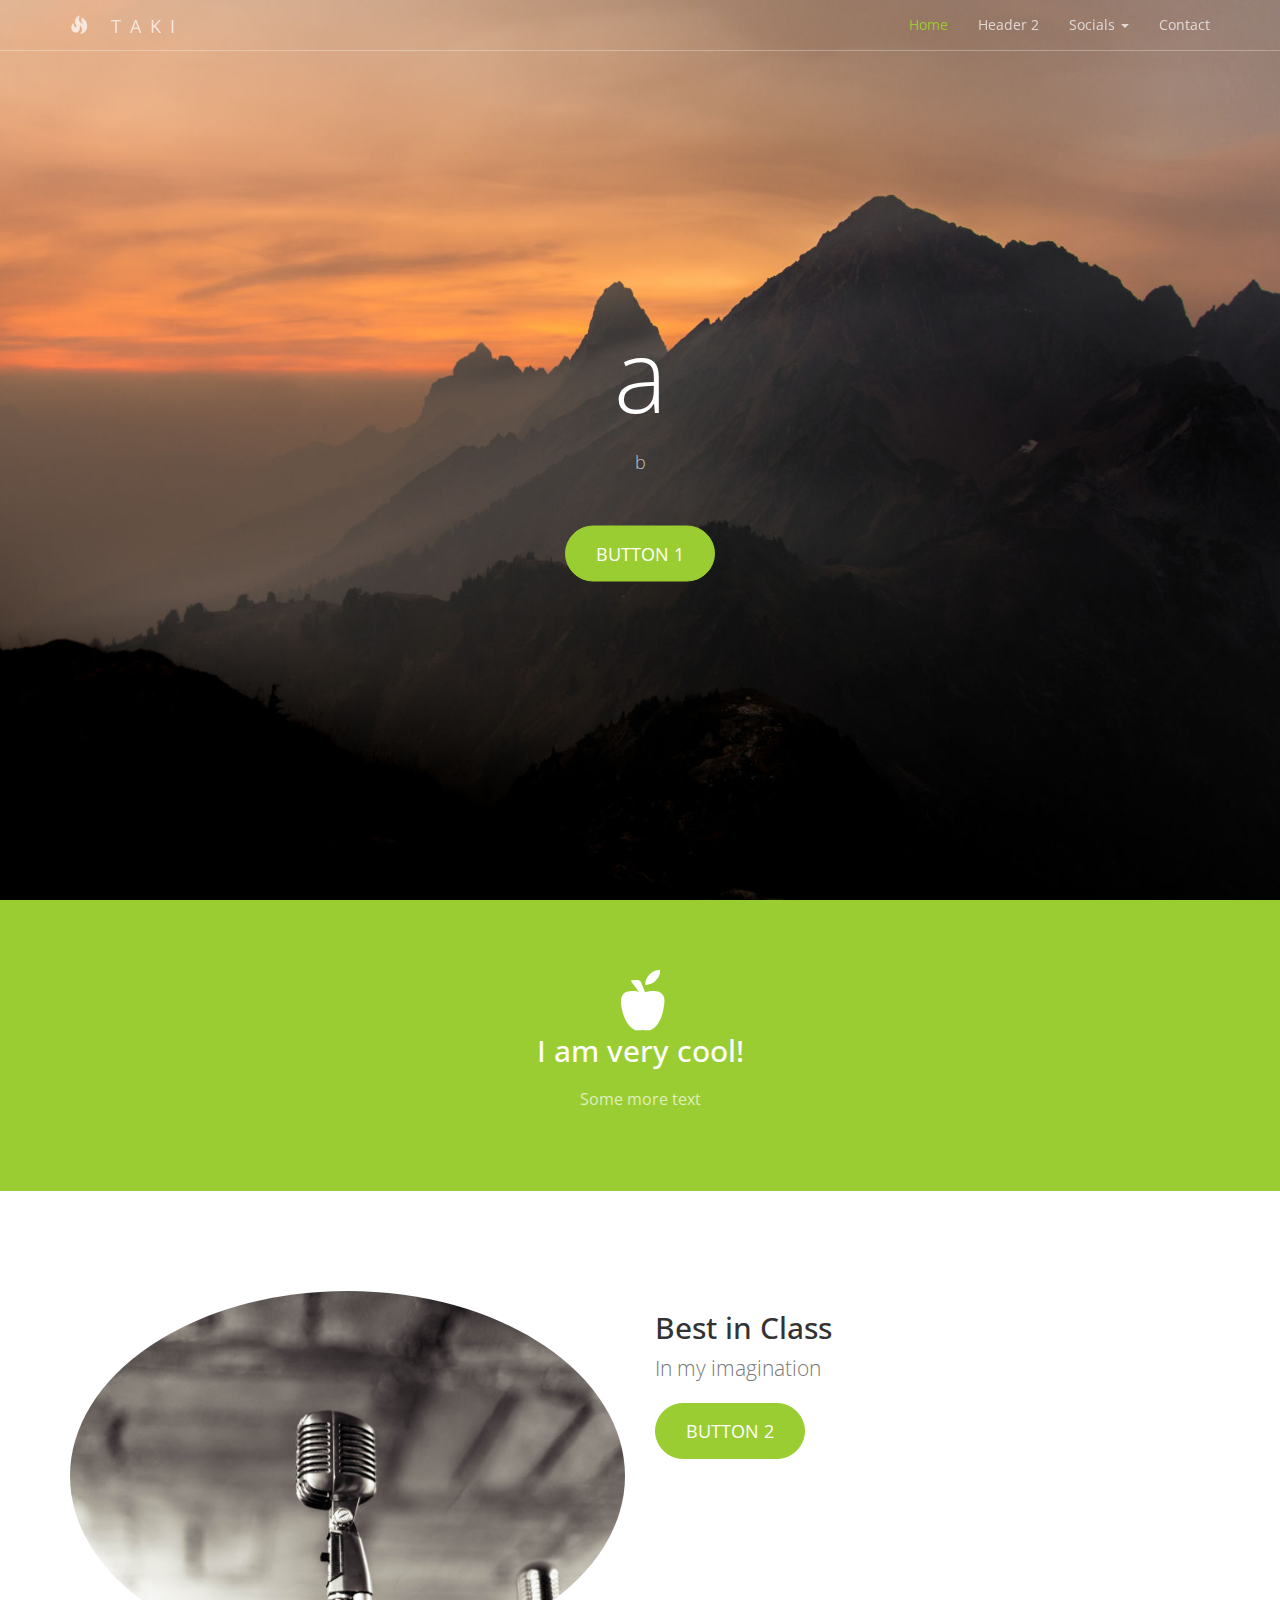
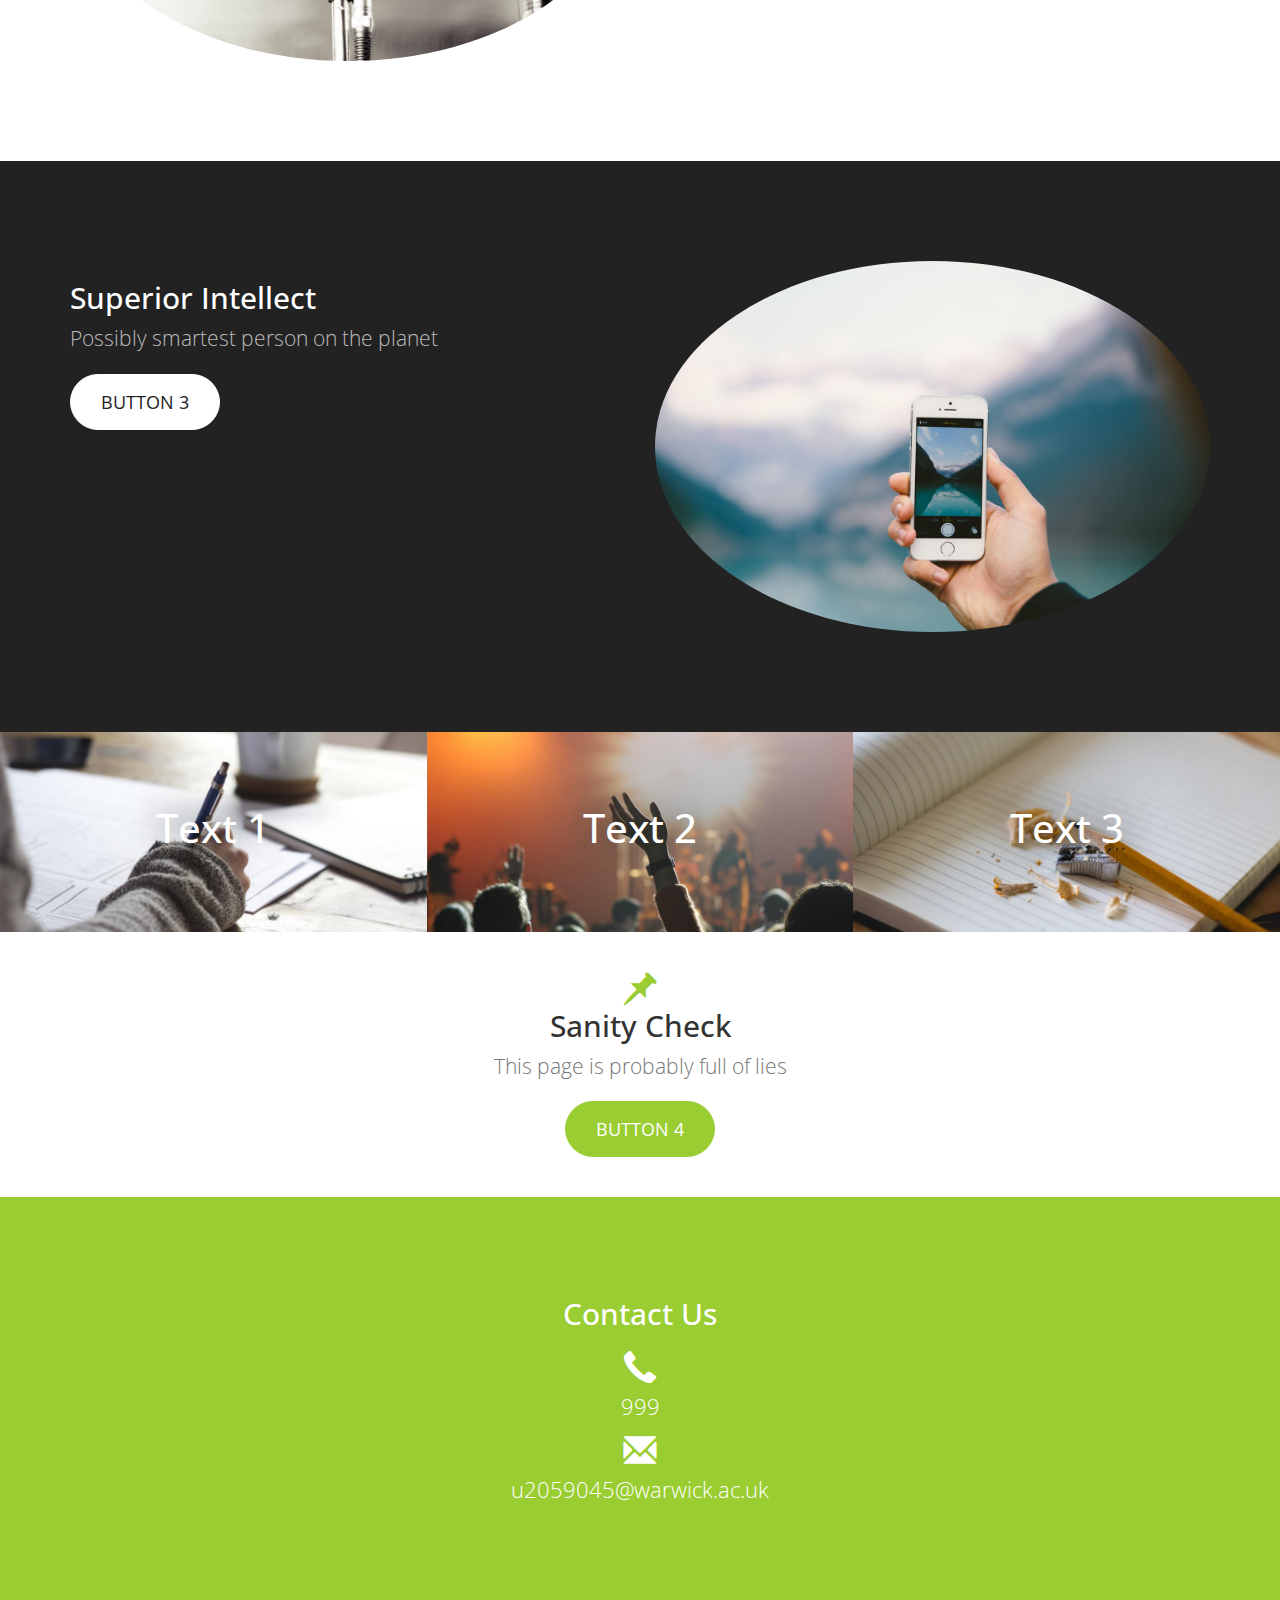
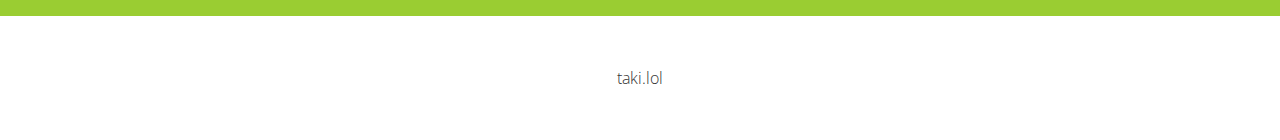
==== index.html @ 31512cf1 "Update index.html" ====
<!DOCTYPE html>
<!-- Template by Quackit.com -->
<!-- Images by various sources under the Creative Commons CC0 license and/or the Creative Commons Zero license.
Although you can use them, for a more unique website, replace these images with your own. -->
<html lang="en">

<head>

    <meta charset="utf-8">
    <meta http-equiv="X-UA-Compatible" content="IE=edge">
    <meta name="viewport" content="width=device-width, initial-scale=1">
    <!-- The above 3 meta tags *must* come first in the head; any other head content must come *after* these tags -->

    <title>Taki</title>
    <!--Header icon -->
    <link rel="icon" type="image/png" href="images/turtle.png">
    <!-- Bootstrap Core CSS -->
    <link href="css/bootstrap.min.css" rel="stylesheet">

    <!-- Custom CSS: You can use this stylesheet to override any Bootstrap styles and/or apply your own styles -->
    <link href="css/custom.css" rel="stylesheet">

    <!-- HTML5 Shim and Respond.js IE8 support of HTML5 elements and media queries -->
    <!-- WARNING: Respond.js doesn't work if you view the page via file:// -->
    <!--[if lt IE 9]>
        <script src="https://oss.maxcdn.com/libs/html5shiv/3.7.0/html5shiv.js"></script>
        <script src="https://oss.maxcdn.com/libs/respond.js/1.4.2/respond.min.js"></script>
    <![endif]-->

    <!-- Custom Fonts from Google -->
    <link href='http://fonts.googleapis.com/css?family=Open+Sans:300italic,400italic,600italic,700italic,800italic,400,300,600,700,800' rel='stylesheet' type='text/css'>

</head>

<body>

    <!-- Navigation -->
    <nav id="siteNav" class="navbar navbar-default navbar-fixed-top" role="navigation">
        <div class="container">
            <!-- Logo and responsive toggle -->
            <div class="navbar-header">
                <button type="button" class="navbar-toggle" data-toggle="collapse" data-target="#navbar">
                    <span class="sr-only">Toggle navigation</span>
                    <span class="icon-bar"></span>
                    <span class="icon-bar"></span>
                    <span class="icon-bar"></span>
                </button>
                <a class="navbar-brand" href="#">
                	<span class="glyphicon glyphicon-fire"></span>
                	TAKI
                </a>
            </div>
            <!-- Navbar links -->
            <div class="collapse navbar-collapse" id="navbar">
                <ul class="nav navbar-nav navbar-right">
                    <li class="active">
                        <a href="#">Home</a>
                    </li>
                    <li>
                        <a href="#">Header 2</a>
                    </li>
					<li class="dropdown">
						<a href="#" class="dropdown-toggle" data-toggle="dropdown" role="button" aria-haspopup="true" aria-expanded="false">Socials <span class="caret"></span></a>
						<ul class="dropdown-menu" aria-labelledby="about-us">
							<li><a href="https://www.instagram.com/" target="_blank">instagram</a></li>
							<li><a href="https://twitter.com/" target="_blank">twitter</a></li>
							<li><a href="https://www.facebook.com/" target="_blank">facebook</a></li>
						</ul>
					</li>
                    <li>
                        <a href="#">Contact</a>
                    </li>
                </ul>

            </div><!-- /.navbar-collapse -->
        </div><!-- /.container -->
    </nav>

	<!-- Header -->
    <header>
        <div class="header-content">
            <div class="header-content-inner">
                <h1>a</h1>
                <p>b</p>
                <a href="#" class="btn btn-primary btn-lg">Button 1</a>
            </div>
        </div>
    </header>

	<!-- Intro Section -->
    <section class="intro">
        <div class="container">
            <div class="row">
                <div class="col-lg-8 col-lg-offset-2">
                	<span class="glyphicon glyphicon-apple" style="font-size: 60px"></span>
                    <h2 class="section-heading">I am very cool!</h2>
                    <p class="text-light">Some more text</p>
                </div>
            </div>
        </div>
    </section>

	<!-- Content 1 -->
    <section class="content">
        <div class="container">
            <div class="row">
                <div class="col-sm-6">
                    <img class="img-responsive img-circle center-block" src="images/microphone.jpg" alt="">
                </div>
                <div class="col-sm-6">
                	<h2 class="section-header">Best in Class</h2>
                	<p class="lead text-muted">In my imagination</p>
                	<a href="#" class="btn btn-primary btn-lg">Button 2</a>
                </div>

            </div>
        </div>
    </section>

	<!-- Content 2 -->
     <section class="content content-2">
        <div class="container">
            <div class="row">
                <div class="col-sm-6">
                	<h2 class="section-header">Superior Intellect</h2>
                	<p class="lead text-light">Possibly smartest person on the planet</p>
                	<a href="#" class="btn btn-default btn-lg">Button 3</a>
                </div>
                <div class="col-sm-6">
                    <img class="img-responsive img-circle center-block" src="images/iphone.jpg" alt="">
                </div>

            </div>
        </div>
    </section>

    <!-- Promos -->
	<div class="container-fluid">
        <div class="row promo">
        	<a href="#">
				<div class="col-md-4 promo-item item-1">
					<h3>
						Text 1
					</h3>
				</div>
            </a>
            <a href="#">
				<div class="col-md-4 promo-item item-2">
					<h3>
						Text 2
					</h3>
				</div>
            </a>

			<a href="#">
				<div class="col-md-4 promo-item item-3">
					<h3>
						Text 3
					</h3>
				</div>
            </a>
        </div>
    </div><!-- /.container-fluid -->

	<!-- Content 3 -->
     <section class="content content-3">
        <div class="container">
			<h2 class="section-header"><span class="glyphicon glyphicon-pushpin text-primary"></span><br> Sanity Check</h2>
			<p class="lead text-muted">This page is probably full of lies</p>
                    <a href="#" class="btn btn-primary btn-lg">Button 4</a>
            </div>
        </div>
    </section>

	<!-- Footer -->
    <footer class="page-footer">

    	<!-- Contact Us -->
        <div class="contact">
        	<div class="container">
				<h2 class="section-heading">Contact Us</h2>
				<p><span class="glyphicon glyphicon-earphone"></span><br> 999</p>
				<p><span class="glyphicon glyphicon-envelope"></span><br> u2059045@warwick.ac.uk</p>
        	</div>
        </div>

        <!-- Copyright etc -->
        <div class="small-print">
        	<div class="container">
        		<p>taki.lol</p>
        	</div>
        </div>

    </footer>

    <!-- jQuery -->
    <script src="js/jquery-1.11.3.min.js"></script>

    <!-- Bootstrap Core JavaScript -->
    <script src="js/bootstrap.min.js"></script>

    <!-- Plugin JavaScript -->
    <script src="js/jquery.easing.min.js"></script>

    <!-- Custom Javascript -->
    <script src="js/custom.js"></script>

</body>

</html>
---- css/custom.css ----
html,
body {
    width: 100%;
    height: 100%;
    font-family: 'Open Sans','Helvetica Neue',Arial,sans-serif;
}

a {
    color: yellowgreen;
    -webkit-transition: all .35s;
    -moz-transition: all .35s;
    transition: all .35s;
}

a:hover,
a:focus {
    color: forestgreen;
}

p {
    font-size: 16px;
    line-height: 1.5;
}

header {
    position: relative;
    width: 100%;
    min-height: auto;
    text-align: center;
    color: #fff;
    background-image: url('../images/header.jpg');
    background-position: center;
    -webkit-background-size: cover;
    -moz-background-size: cover;
    background-size: cover;
    -o-background-size: cover;
}

header .header-content {
    position: relative;
    width: 100%;
    padding: 100px 15px 70px;
    text-align: center;
}

header .header-content .header-content-inner h1 {
    margin-top: 0;
    margin-bottom: 20px;
    font-size: 50px;
    font-weight: 300;
}

header .header-content .header-content-inner p {
    margin-bottom: 50px;
    font-size: 16px;
    font-weight: 300;
    color: rgba(255,255,255,.7);
}

@media(min-width:768px) {
    header {
        min-height: 100%;
    }

    header .header-content {
        position: absolute;
        top: 50%;
        padding: 0 50px;
        -webkit-transform: translateY(-50%);
        -ms-transform: translateY(-50%);
        transform: translateY(-50%);
    }

    header .header-content .header-content-inner {
        margin-right: auto;
        margin-left: auto;
        max-width: 1000px;
    }

	header .header-content .header-content-inner h1 {
    	font-size: 100px;
		}

    header .header-content .header-content-inner p {
        margin-right: auto;
        margin-left: auto;
        max-width: 80%;
        font-size: 18px;
    }
}

.section-heading {
    margin-top: 0;
    margin-bottom: 20px;
}

.intro {
	color: #fff;
    background-color: yellowgreen;
    padding: 70px 0;
    text-align: center;
}

.content {
    padding: 100px 0;
}

.content-2 {
	color: #fff;
    background-color: #222;
}

.content-3 {
	padding: 20px 0 40px;
	text-align: center;
}

.promo,
.promo h3,
.promo a:link,
.promo a:visited,
.promo a:hover,
.promo a:active {
    color: white;
	text-shadow: 0px 0px 40px black;
    text-decoration: none;
}

.promo-item {
    height: 200px;
    line-height: 180px;
    text-align: center;
}

.promo-item:hover {
    background-size: 110%; 
    border: 10px solid rgba(255,255,255,0.3);
    line-height: 160px;
}

.promo-item h3 {
    font-size: 40px;
    display: inline-block;
    vertical-align: middle;
}

.item-1 {
	background: url('../images/writing.jpg');
	}
	
.item-2 {
	background: url('../images/concert.jpg');
	}
	
.item-3 {
	background: url('../images/pencil_sharpener.jpg');
	}
		
.item-1,
.item-2,
.item-3 {
	background-size: cover;
	background-position: 50% 50%;
	}

.page-footer {
	text-align: center;
	}

.page-footer .contact {
	padding: 100px 0;
	background-color: yellowgreen;
	color: #fff;
	}

.page-footer .contact p {
	font-size: 22px;
	font-weight: 300;
	}
	
.content-3 .glyphicon,	
.page-footer .contact .glyphicon {
	font-size: 32px;
	font-weight: 700;
	}
		
.page-footer .small-print {
	padding: 50px 0 40px;
	font-weight: 300;
	}

.text-light {
    color: rgba(255,255,255,.7);
}

.navbar-default {
    border-color: rgba(34,34,34,.05);
    background-color: #fff;
    -webkit-transition: all .35s;
    -moz-transition: all .35s;
    transition: all .35s;
}

.navbar-default .navbar-header .navbar-brand {
    color: yellowgreen;
}

.navbar-default .navbar-header .navbar-brand:hover,
.navbar-default .navbar-header .navbar-brand:focus {
    color: #eb3812;
}

.navbar-default .nav > li>a,
.navbar-default .nav>li>a:focus {
    color: #222;
}

.navbar-default .nav > li>a:hover,
.navbar-default .nav>li>a:focus:hover {
    color: yellowgreen;
}

.navbar-default .nav > li.active>a,
.navbar-default .nav>li.active>a:focus {
    color: yellowgreen!important;
    background-color: transparent;
}

.navbar-default .nav > li.active>a:hover,
.navbar-default .nav>li.active>a:focus:hover {
    background-color: transparent;
}

@media(min-width:768px) {
    .navbar-default {
        border-color: rgba(255,255,255,.3);
        background-color: transparent;
    }

    .navbar-default .navbar-header .navbar-brand {
        color: rgba(255,255,255,.7);
        letter-spacing: 0.5em;
    }

    .navbar-default .navbar-header .navbar-brand:hover,
    .navbar-default .navbar-header .navbar-brand:focus {
        color: #fff;
    }

    .navbar-default .nav > li>a,
    .navbar-default .nav>li>a:focus {
        color: rgba(255,255,255,.7);
    }

    .navbar-default .nav > li>a:hover,
    .navbar-default .nav>li>a:focus:hover {
        color: #fff;
    }

    .navbar-default.affix {
        border-color: #fff;
        background-color: #fff;
        box-shadow: 0px 7px 20px 0px rgba(0,0,0,0.1);
    }

    .navbar-default.affix .navbar-header .navbar-brand {
        letter-spacing: 0;
        color: yellowgreen;
    }

    .navbar-default.affix .navbar-header .navbar-brand:hover,
    .navbar-default.affix .navbar-header .navbar-brand:focus {
        color: #eb3812;
    }

    .navbar-default.affix .nav > li>a,
    .navbar-default.affix .nav>li>a:focus {
        color: #222;
    }

    .navbar-default.affix .nav > li>a:hover,
    .navbar-default.affix .nav>li>a:focus:hover {
        color: yellowgreen;
    }
}

.btn-default {
    border-color: #fff;
    color: #222;
    background-color: #fff;
    -webkit-transition: all .35s;
    -moz-transition: all .35s;
    transition: all .35s;
}

.btn-default:hover,
.btn-default:focus,
.btn-default.focus,
.btn-default:active,
.btn-default.active,
.open > .dropdown-toggle.btn-default {
    border-color: #eee;
    color: #222;
    background-color: #eee;
}

.btn-default:active,
.btn-default.active,
.open > .dropdown-toggle.btn-default {
    background-image: none;
}

.btn-default.disabled,
.btn-default[disabled],
fieldset[disabled] .btn-default,
.btn-default.disabled:hover,
.btn-default[disabled]:hover,
fieldset[disabled] .btn-default:hover,
.btn-default.disabled:focus,
.btn-default[disabled]:focus,
fieldset[disabled] .btn-default:focus,
.btn-default.disabled.focus,
.btn-default[disabled].focus,
fieldset[disabled] .btn-default.focus,
.btn-default.disabled:active,
.btn-default[disabled]:active,
fieldset[disabled] .btn-default:active,
.btn-default.disabled.active,
.btn-default[disabled].active,
fieldset[disabled] .btn-default.active {
    border-color: #fff;
    background-color: #fff;
}

.btn-default .badge {
    color: #fff;
    background-color: #222;
}

.btn-primary {
    border-color: yellowgreen;
    color: #fff;
    background-color: yellowgreen;
    -webkit-transition: all .35s;
    -moz-transition: all .35s;
    transition: all .35s;
}

.btn-primary:hover,
.btn-primary:focus,
.btn-primary.focus,
.btn-primary:active,
.btn-primary.active,
.open > .dropdown-toggle.btn-primary {
    border-color: limegreen;
    color: #fff;
    background-color: limegreen;
}

.btn-primary:active,
.btn-primary.active,
.open > .dropdown-toggle.btn-primary {
    background-image: none;
}

.btn-primary.disabled,
.btn-primary[disabled],
fieldset[disabled] .btn-primary,
.btn-primary.disabled:hover,
.btn-primary[disabled]:hover,
fieldset[disabled] .btn-primary:hover,
.btn-primary.disabled:focus,
.btn-primary[disabled]:focus,
fieldset[disabled] .btn-primary:focus,
.btn-primary.disabled.focus,
.btn-primary[disabled].focus,
fieldset[disabled] .btn-primary.focus,
.btn-primary.disabled:active,
.btn-primary[disabled]:active,
fieldset[disabled] .btn-primary:active,
.btn-primary.disabled.active,
.btn-primary[disabled].active,
fieldset[disabled] .btn-primary.active {
    border-color: yellowgreen;
    background-color: yellowgreen;
}

.btn-primary .badge {
    color: yellowgreen;
    background-color: #fff;
}


.btn {
    border-radius: 300px;
    text-transform: uppercase;
}

.btn-lg {
    padding: 15px 30px;
}

::-moz-selection {
    text-shadow: none;
    color: #fff;
    background: #222;
}

::selection {
    text-shadow: none;
    color: #fff;
    background: #222;
}

img::selection {
    color: #fff;
    background: 0 0;
}

img::-moz-selection {
    color: #fff;
    background: 0 0;
}

.text-primary {
    color: yellowgreen;
}

.bg-primary {
    background-color: yellowgreen;
}
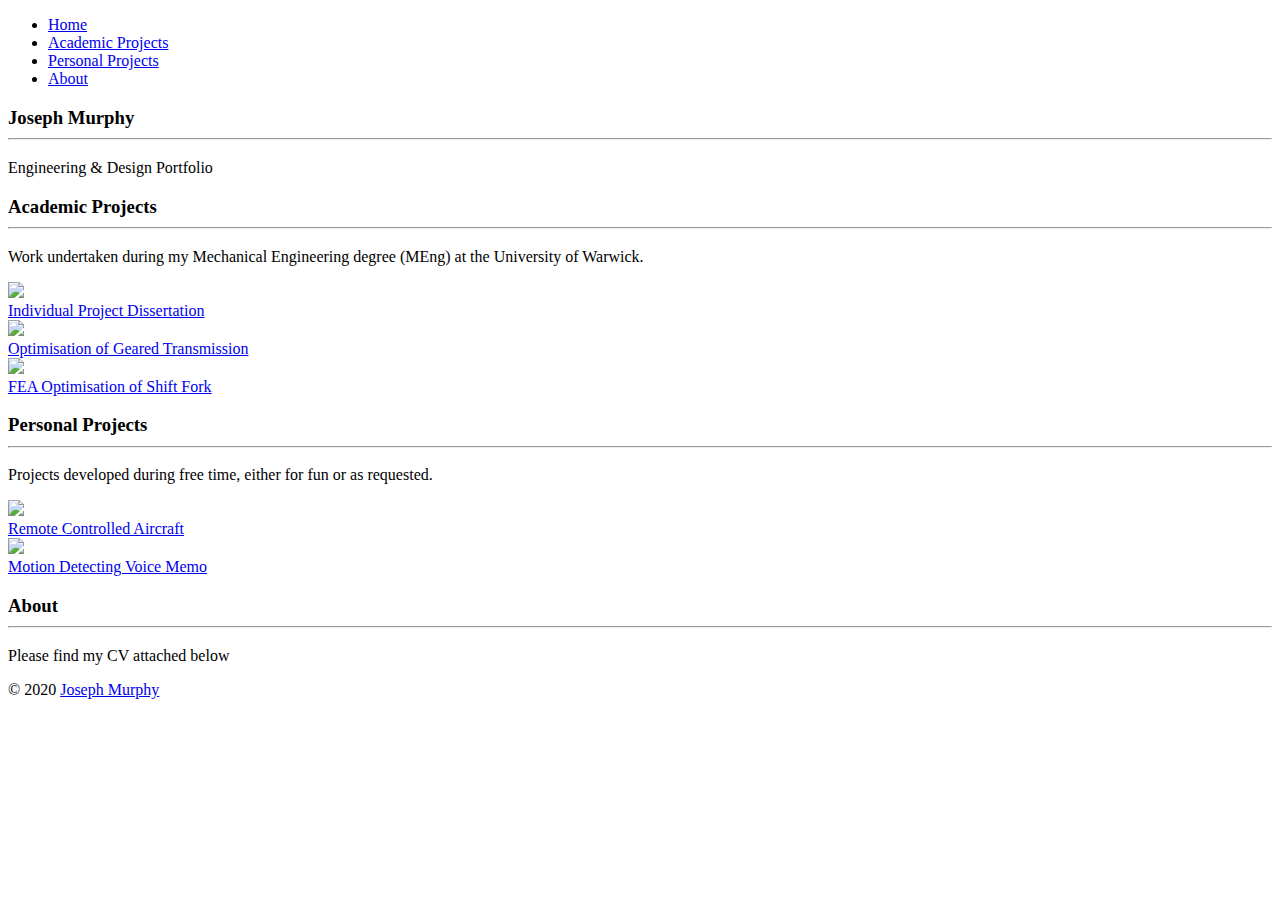
==== commit 7ddc0498: "New Stolen Website" ====
--- a/index.html
+++ b/index.html
@@ -1,210 +1,125 @@
 <!DOCTYPE html>
-<!-- Template by Quackit.com -->
-<!-- Images by various sources under the Creative Commons CC0 license and/or the Creative Commons Zero license.
-Although you can use them, for a more unique website, replace these images with your own. -->
-<html lang="en">
+<!-- saved from url=(0020)http://jdmurphy.com/ -->
+<html><head><meta http-equiv="Content-Type" content="text/html; charset=UTF-8">
 
-<head>
+	<meta name="viewport" content="width=device-width">
+	<title>Takumi Murphy | Portfolio</title>
+	<link href="./Joseph Murphy _ Portfolio_files/style1 (1).css" rel="stylesheet" type="text/css">
+	<link rel="stylesheet" href="./Joseph Murphy _ Portfolio_files/all.css">
+	<link rel="icon" href="https://upload.wikimedia.org/wikipedia/commons/thumb/b/b2/Repl.it_logo.svg/220px-Repl.it_logo.png">
+	<script src="./Joseph Murphy _ Portfolio_files/jquery.min.js.download">
 
-    <meta charset="utf-8">
-    <meta http-equiv="X-UA-Compatible" content="IE=edge">
-    <meta name="viewport" content="width=device-width, initial-scale=1">
-    <!-- The above 3 meta tags *must* come first in the head; any other head content must come *after* these tags -->
+	</script>
+	<script src="./Joseph Murphy _ Portfolio_files/script1.js.download">
 
-    <title>Taki</title>
-    <!--Header icon -->
-    <link rel="icon" type="image/png" href="images/turtle.png">
-    <!-- Bootstrap Core CSS -->
-    <link href="css/bootstrap.min.css" rel="stylesheet">
-
-    <!-- Custom CSS: You can use this stylesheet to override any Bootstrap styles and/or apply your own styles -->
-    <link href="css/custom.css" rel="stylesheet">
-
-    <!-- HTML5 Shim and Respond.js IE8 support of HTML5 elements and media queries -->
-    <!-- WARNING: Respond.js doesn't work if you view the page via file:// -->
-    <!--[if lt IE 9]>
-        <script src="https://oss.maxcdn.com/libs/html5shiv/3.7.0/html5shiv.js"></script>
-        <script src="https://oss.maxcdn.com/libs/respond.js/1.4.2/respond.min.js"></script>
-    <![endif]-->
-
-    <!-- Custom Fonts from Google -->
-    <link href='http://fonts.googleapis.com/css?family=Open+Sans:300italic,400italic,600italic,700italic,800italic,400,300,600,700,800' rel='stylesheet' type='text/css'>
-
+	</script>
 </head>
 
 <body>
 
-    <!-- Navigation -->
-    <nav id="siteNav" class="navbar navbar-default navbar-fixed-top" role="navigation">
-        <div class="container">
-            <!-- Logo and responsive toggle -->
-            <div class="navbar-header">
-                <button type="button" class="navbar-toggle" data-toggle="collapse" data-target="#navbar">
-                    <span class="sr-only">Toggle navigation</span>
-                    <span class="icon-bar"></span>
-                    <span class="icon-bar"></span>
-                    <span class="icon-bar"></span>
-                </button>
-                <a class="navbar-brand" href="#">
-                	<span class="glyphicon glyphicon-fire"></span>
-                	TAKI
-                </a>
+	<div class="container">
+
+		<!--────────────────Header───────────────-->
+		<header>
+
+			<nav>
+				<ul class="nav-bar">
+					<div class="bg"></div>
+					<li><a class="nav-link" href="http://jdmurphy.com/#home">Home</a></li>
+					<li><a class="nav-link" href="http://jdmurphy.com/#Aprojects">Academic Projects</a></li>
+					<li><a class="nav-link" href="http://jdmurphy.com/#Pprojects">Personal Projects</a></li>
+					<li><a class="nav-link" href="http://jdmurphy.com/#About">About</a></li>
+				</ul>
+
+				<div class="hamburger">
+					<div class="line1"></div>
+					<div class="line2"></div>
+					<div class="line3"></div>
+				</div>
+			</nav>
+		</header>
+		<main>
+			<!--─────────────────Home────────────────-->
+			<div id="home">
+				<div class="filter"></div>
+				<section class="intro">
+					<h3>Joseph Murphy
+						<hr>
+					</h3>
+					<p>Engineering &amp; Design Portfolio</p>
+
+					<!--────social media links─────-->
+
+					<div class="social-media">
+			  <a href="https://github.com/JosephDMurphy?tab=repositories" target="_blank"><i class="fab fa-github"></i></a>
+			  <a href="https://www.linkedin.com/in/josephmurphy-/" target="_blank"><i class="fab fa-linkedin-in"></i></a>
+
+		    </div>
+
+		 </section>
+	  </div>
+
+	  <!--────────────-Academic Projects─────────────-->
+	  <div id="Aprojects">
+		 <h3>Academic Projects<hr></h3>
+		  <p>Work undertaken during my Mechanical Engineering degree (MEng) at the University of Warwick.</p>
+		  <div class="work-box">
+		  <div class="work">
+		<!--───────────────card───────────────-->
+			<div class="card">
+			    <img class="work-img" src="./Joseph Murphy _ Portfolio_files/KRNvCjq.jpg">
+			    <a href="http://jdmurphy.com/Academic%20Projects/TechnicalReport.pdf" target="_blank"> <!--Link to project-->
+				<div class="work-content"> Individual Project Dissertation</div></a>
             </div>
-            <!-- Navbar links -->
-            <div class="collapse navbar-collapse" id="navbar">
-                <ul class="nav navbar-nav navbar-right">
-                    <li class="active">
-                        <a href="#">Home</a>
-                    </li>
-                    <li>
-                        <a href="#">Header 2</a>
-                    </li>
-					<li class="dropdown">
-						<a href="#" class="dropdown-toggle" data-toggle="dropdown" role="button" aria-haspopup="true" aria-expanded="false">Socials <span class="caret"></span></a>
-						<ul class="dropdown-menu" aria-labelledby="about-us">
-							<li><a href="https://www.instagram.com/" target="_blank">instagram</a></li>
-							<li><a href="https://twitter.com/" target="_blank">twitter</a></li>
-							<li><a href="https://www.facebook.com/" target="_blank">facebook</a></li>
-						</ul>
-					</li>
-                    <li>
-                        <a href="#">Contact</a>
-                    </li>
-                </ul>
+			<div class="card">
+			    <img class="work-img" src="./Joseph Murphy _ Portfolio_files/AriRCGG.jpg">
+				<a href="http://jdmurphy.com/Academic%20Projects/Gear%20transmission%20system%20design.pdf" target="_blank"> <!--Link to project-->
+				<div class="work-content">Optimisation of Geared Transmission</div></a>
+            </div>
+            <div class="card">
+			    <img class="work-img" src="./Joseph Murphy _ Portfolio_files/nPpPvpf.jpg">
+				<a href="http://jdmurphy.com/Academic%20Projects/Optimisation%20of%20a%20shift%20fork%20using%20FEA.pdf" target="_blank"> <!--Link to project-->
+				<div class="work-content">FEA Optimisation of Shift Fork</div></a>
+            </div>
+		  </div>
+		  </div>
+	  </div>
 
-            </div><!-- /.navbar-collapse -->
-        </div><!-- /.container -->
-    </nav>
+     <!--──────Personal Projects──────────-->
+     <div id="Pprojects">
+     <h3> Personal Projects <hr></h3>
+     <p> Projects developed during free time, either for fun or as requested.
+     </p><div class="work-box">
+		  <div class="work">
+     <div class="card">
+			    <img class="work-img" src="./Joseph Murphy _ Portfolio_files/fDft3oI.jpg">
+				<a href="http://jdmurphy.com/Personal%20Projects/RC%20Aircraft%20Doc.pdf" target="_blank">
+				<div class="work-content">Remote Controlled Aircraft</div></a>
+            </div>
+            <div class="card">
+			    <img class="work-img" src="./Joseph Murphy _ Portfolio_files/zfkwsNX.png">
+				<a href="http://jdmurphy.com/Personal%20Projects/Motion%20Detection%20Voice%20Memo%20Doc.pdf" target="_blank">
+				<div class="work-content">Motion Detecting Voice Memo</div></a>
+            </div>
 
-	<!-- Header -->
-    <header>
-        <div class="header-content">
-            <div class="header-content-inner">
-                <h1>a</h1>
-                <p>b</p>
-                <a href="#" class="btn btn-primary btn-lg">Button 1</a>
-            </div>
-        </div>
-    </header>
+    </div>
+    </div>
 
-	<!-- Intro Section -->
-    <section class="intro">
-        <div class="container">
-            <div class="row">
-                <div class="col-lg-8 col-lg-offset-2">
-                	<span class="glyphicon glyphicon-apple" style="font-size: 60px"></span>
-                    <h2 class="section-heading">I am very cool!</h2>
-                    <p class="text-light">Some more text</p>
-                </div>
-            </div>
-        </div>
-    </section>
+		<!--──────────────About────────────────-->
+	  <div id="About">
+		   <h3>About<hr></h3>
+        <p>Please find my CV attached below</p>
+		    <div class="social-media">
+			  <a href="http://jdmurphy.com/JosephMurphy_CV.pdf" target="_blank">
+        <i class="fa fa-address-card" aria-hidden="true"></i></a>
+		    </div>
+		  </div>
 
-	<!-- Content 1 -->
-    <section class="content">
-        <div class="container">
-            <div class="row">
-                <div class="col-sm-6">
-                    <img class="img-responsive img-circle center-block" src="images/microphone.jpg" alt="">
-                </div>
-                <div class="col-sm-6">
-                	<h2 class="section-header">Best in Class</h2>
-                	<p class="lead text-muted">In my imagination</p>
-                	<a href="#" class="btn btn-primary btn-lg">Button 2</a>
-                </div>
+</div></main>
+	  <footer class="copyright">© 2020
+		  <a href="http://jdmurphy.com/#home"> Joseph Murphy</a>
+     </footer>
 
-            </div>
-        </div>
-    </section>
+  </div>
 
-	<!-- Content 2 -->
-     <section class="content content-2">
-        <div class="container">
-            <div class="row">
-                <div class="col-sm-6">
-                	<h2 class="section-header">Superior Intellect</h2>
-                	<p class="lead text-light">Possibly smartest person on the planet</p>
-                	<a href="#" class="btn btn-default btn-lg">Button 3</a>
-                </div>
-                <div class="col-sm-6">
-                    <img class="img-responsive img-circle center-block" src="images/iphone.jpg" alt="">
-                </div>
-
-            </div>
-        </div>
-    </section>
-
-    <!-- Promos -->
-	<div class="container-fluid">
-        <div class="row promo">
-        	<a href="#">
-				<div class="col-md-4 promo-item item-1">
-					<h3>
-						Text 1
-					</h3>
-				</div>
-            </a>
-            <a href="#">
-				<div class="col-md-4 promo-item item-2">
-					<h3>
-						Text 2
-					</h3>
-				</div>
-            </a>
-
-			<a href="#">
-				<div class="col-md-4 promo-item item-3">
-					<h3>
-						Text 3
-					</h3>
-				</div>
-            </a>
-        </div>
-    </div><!-- /.container-fluid -->
-
-	<!-- Content 3 -->
-     <section class="content content-3">
-        <div class="container">
-			<h2 class="section-header"><span class="glyphicon glyphicon-pushpin text-primary"></span><br> Sanity Check</h2>
-			<p class="lead text-muted">This page is probably full of lies</p>
-                    <a href="#" class="btn btn-primary btn-lg">Button 4</a>
-            </div>
-        </div>
-    </section>
-
-	<!-- Footer -->
-    <footer class="page-footer">
-
-    	<!-- Contact Us -->
-        <div class="contact">
-        	<div class="container">
-				<h2 class="section-heading">Contact Us</h2>
-				<p><span class="glyphicon glyphicon-earphone"></span><br> 999</p>
-				<p><span class="glyphicon glyphicon-envelope"></span><br> u2059045@warwick.ac.uk</p>
-        	</div>
-        </div>
-
-        <!-- Copyright etc -->
-        <div class="small-print">
-        	<div class="container">
-        		<p>taki.lol</p>
-        	</div>
-        </div>
-
-    </footer>
-
-    <!-- jQuery -->
-    <script src="js/jquery-1.11.3.min.js"></script>
-
-    <!-- Bootstrap Core JavaScript -->
-    <script src="js/bootstrap.min.js"></script>
-
-    <!-- Plugin JavaScript -->
-    <script src="js/jquery.easing.min.js"></script>
-
-    <!-- Custom Javascript -->
-    <script src="js/custom.js"></script>
-
-</body>
-
-</html>
+</body></html>
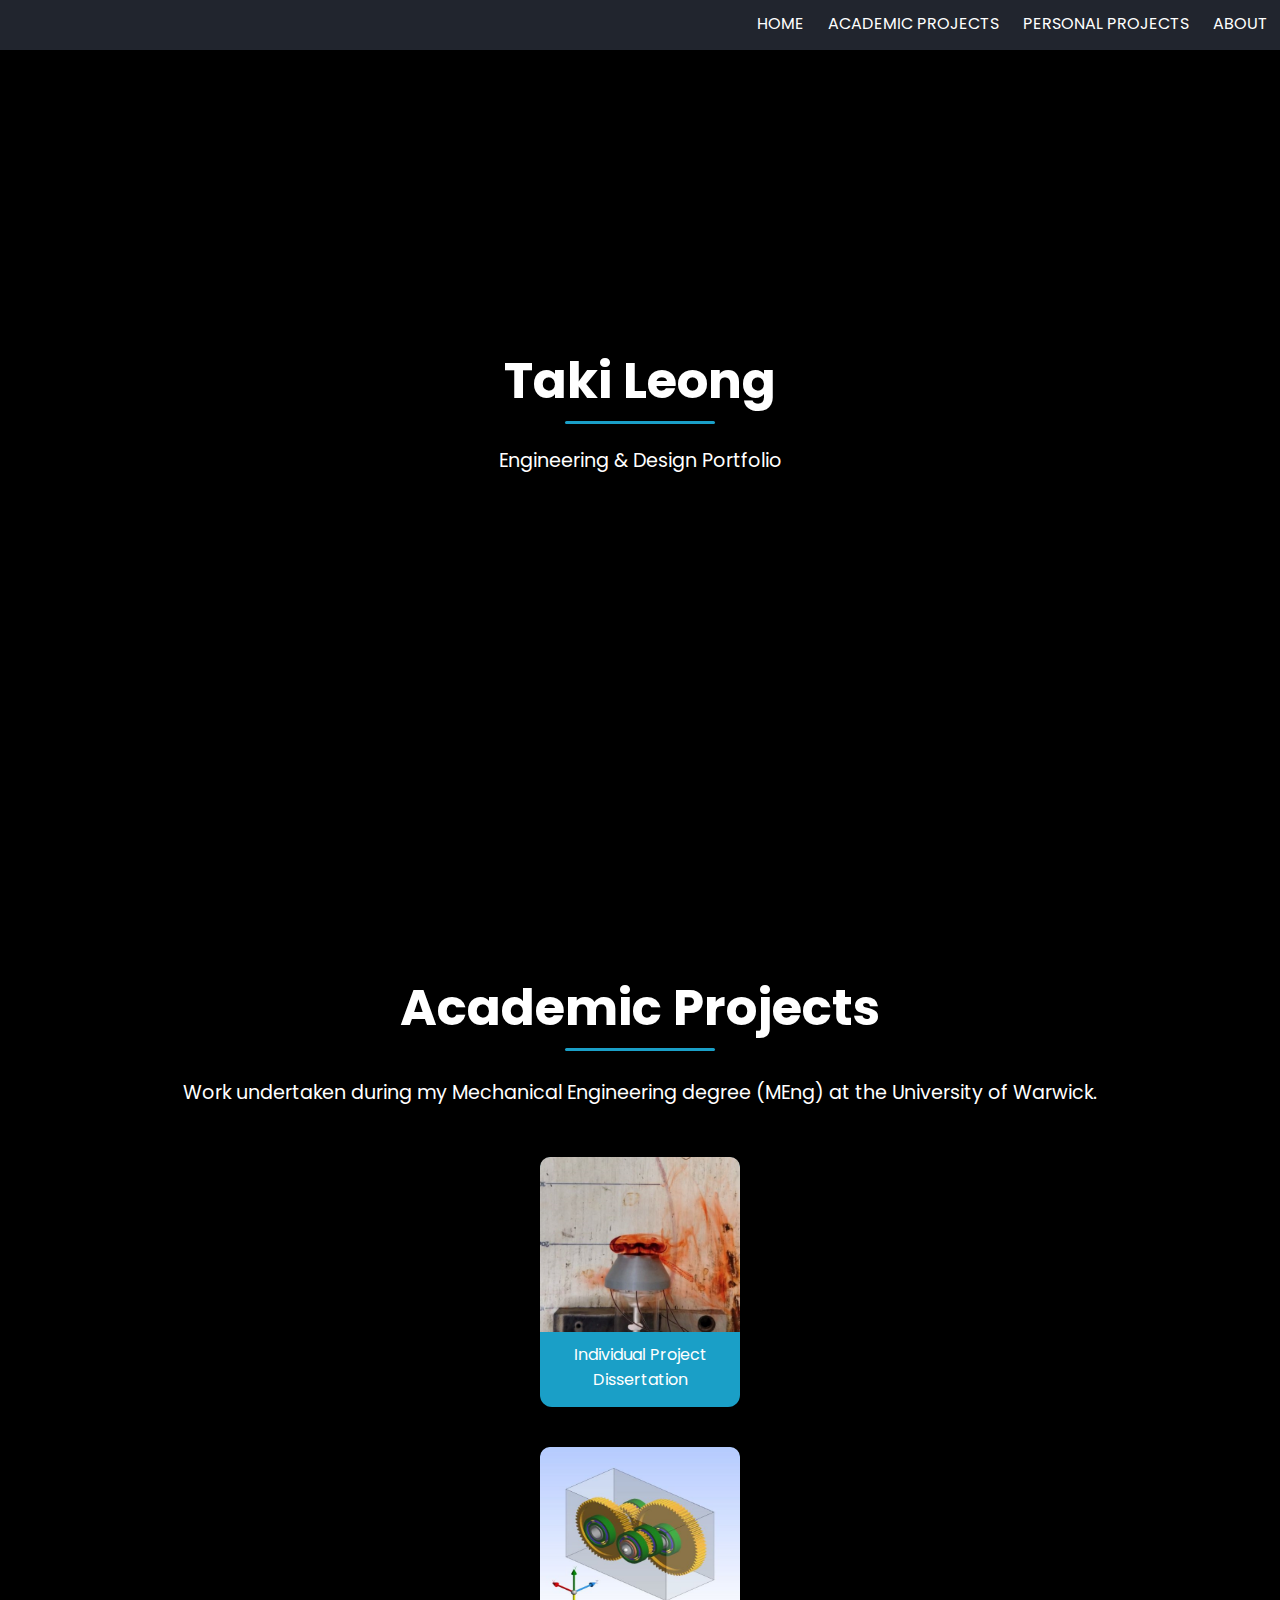
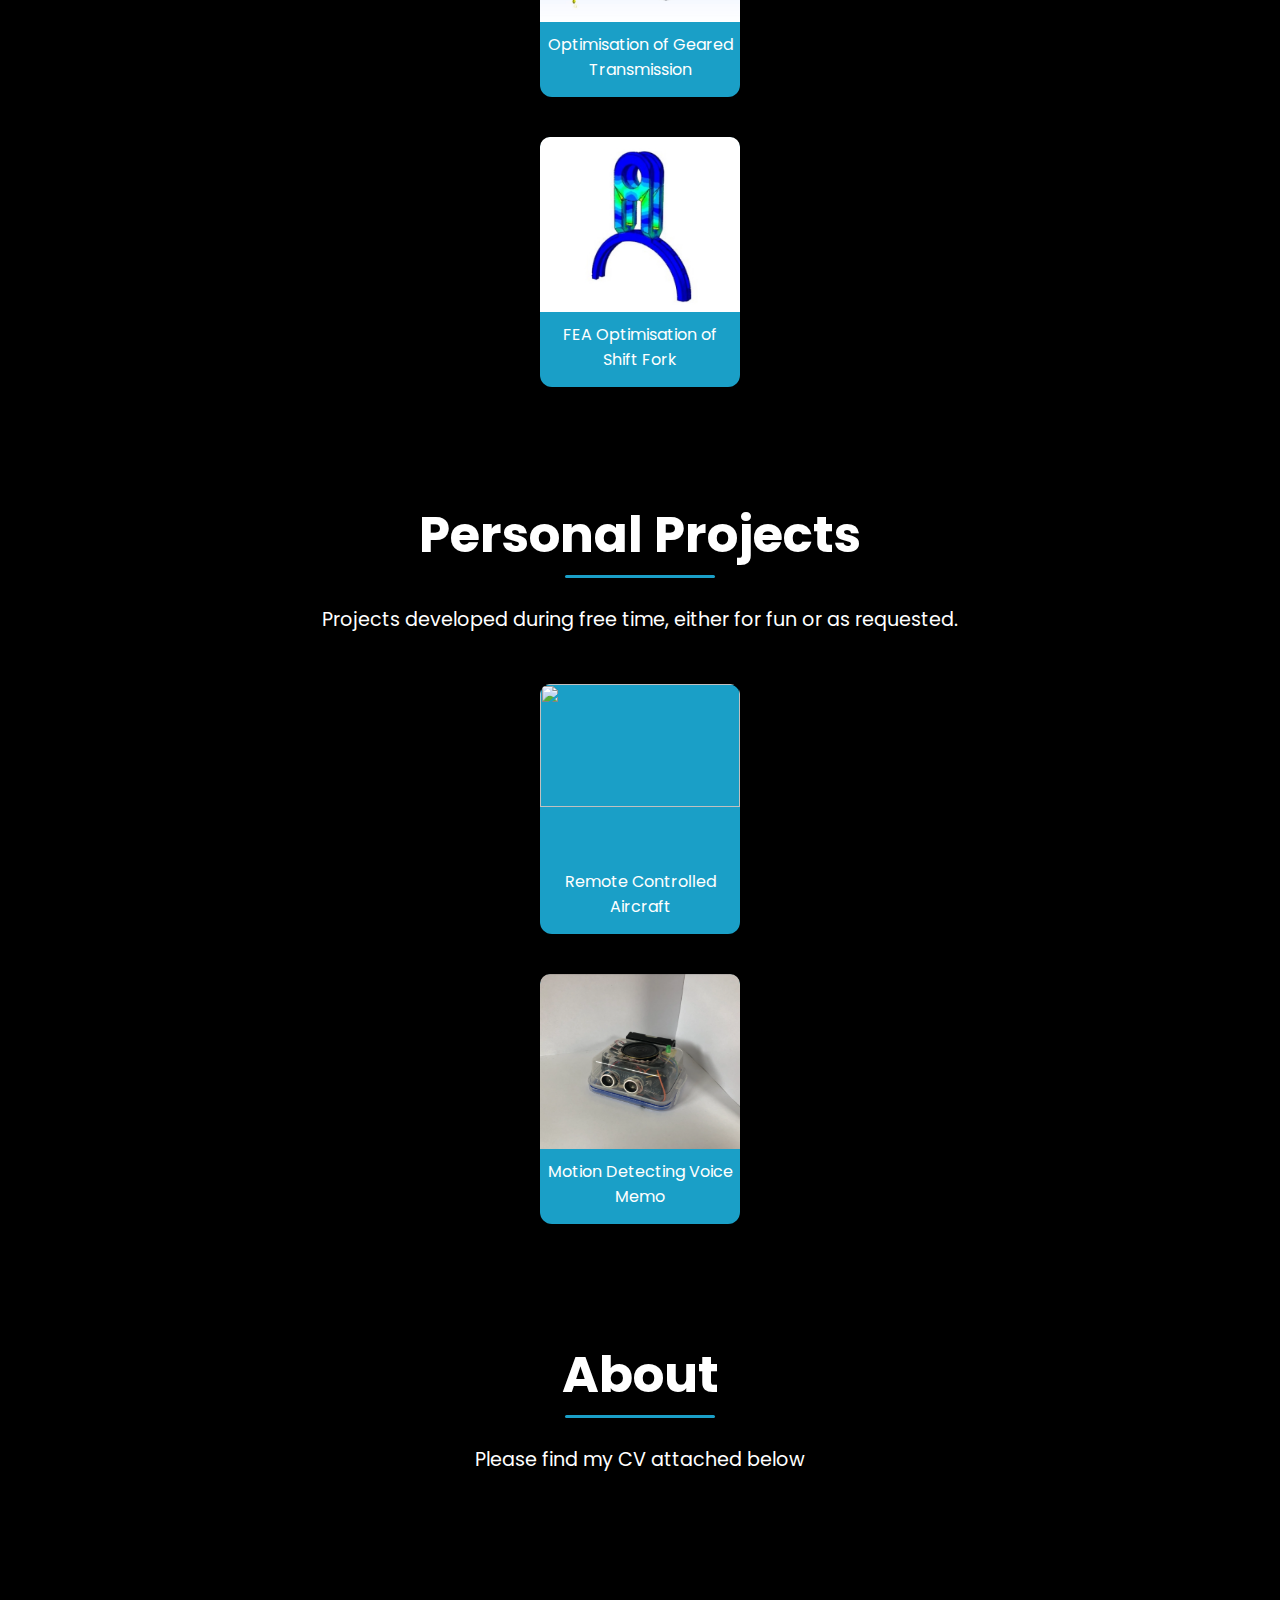
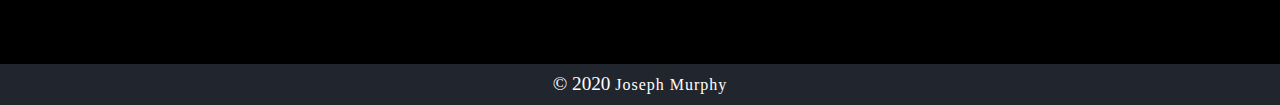
==== commit 3b6af599: "Fix" ====
--- a/index.html
+++ b/index.html
@@ -1,16 +1,16 @@
 <!DOCTYPE html>
-<!-- saved from url=(0020)http://jdmurphy.com/ -->
+<!-- saved from url=(0020)http://taki.lol/ -->
 <html><head><meta http-equiv="Content-Type" content="text/html; charset=UTF-8">
 
 	<meta name="viewport" content="width=device-width">
 	<title>Takumi Murphy | Portfolio</title>
-	<link href="./Joseph Murphy _ Portfolio_files/style1 (1).css" rel="stylesheet" type="text/css">
-	<link rel="stylesheet" href="./Joseph Murphy _ Portfolio_files/all.css">
+	<link href="./resources/style.css" rel="stylesheet" type="text/css">
+	<link rel="stylesheet" href="./resources/all.css">
 	<link rel="icon" href="https://upload.wikimedia.org/wikipedia/commons/thumb/b/b2/Repl.it_logo.svg/220px-Repl.it_logo.png">
-	<script src="./Joseph Murphy _ Portfolio_files/jquery.min.js.download">
+	<script src="./resources/jquery.min.js">
 
 	</script>
-	<script src="./Joseph Murphy _ Portfolio_files/script1.js.download">
+	<script src="./resources/script1.js">
 
 	</script>
 </head>
@@ -25,10 +25,10 @@
 			<nav>
 				<ul class="nav-bar">
 					<div class="bg"></div>
-					<li><a class="nav-link" href="http://jdmurphy.com/#home">Home</a></li>
-					<li><a class="nav-link" href="http://jdmurphy.com/#Aprojects">Academic Projects</a></li>
-					<li><a class="nav-link" href="http://jdmurphy.com/#Pprojects">Personal Projects</a></li>
-					<li><a class="nav-link" href="http://jdmurphy.com/#About">About</a></li>
+					<li><a class="nav-link" href="http://taki.lol/#home">Home</a></li>
+					<li><a class="nav-link" href="http://taki.lol/#Aprojects">Academic Projects</a></li>
+					<li><a class="nav-link" href="http://taki.lol/#Pprojects">Personal Projects</a></li>
+					<li><a class="nav-link" href="http://taki.lol/#About">About</a></li>
 				</ul>
 
 				<div class="hamburger">
@@ -43,7 +43,7 @@
 			<div id="home">
 				<div class="filter"></div>
 				<section class="intro">
-					<h3>Joseph Murphy
+					<h3>Taki Leong
 						<hr>
 					</h3>
 					<p>Engineering &amp; Design Portfolio</p>
@@ -67,18 +67,18 @@
 		  <div class="work">
 		<!--───────────────card───────────────-->
 			<div class="card">
-			    <img class="work-img" src="./Joseph Murphy _ Portfolio_files/KRNvCjq.jpg">
-			    <a href="http://jdmurphy.com/Academic%20Projects/TechnicalReport.pdf" target="_blank"> <!--Link to project-->
+			    <img class="work-img" src="./resources/KRNvCjq.jpg">
+			    <a href="http://taki.lol/Academic%20Projects/TechnicalReport.pdf" target="_blank"> <!--Link to project-->
 				<div class="work-content"> Individual Project Dissertation</div></a>
             </div>
 			<div class="card">
-			    <img class="work-img" src="./Joseph Murphy _ Portfolio_files/AriRCGG.jpg">
-				<a href="http://jdmurphy.com/Academic%20Projects/Gear%20transmission%20system%20design.pdf" target="_blank"> <!--Link to project-->
+			    <img class="work-img" src="./resources/AriRCGG.jpg">
+				<a href="http://taki.lol/Academic%20Projects/Gear%20transmission%20system%20design.pdf" target="_blank"> <!--Link to project-->
 				<div class="work-content">Optimisation of Geared Transmission</div></a>
             </div>
             <div class="card">
-			    <img class="work-img" src="./Joseph Murphy _ Portfolio_files/nPpPvpf.jpg">
-				<a href="http://jdmurphy.com/Academic%20Projects/Optimisation%20of%20a%20shift%20fork%20using%20FEA.pdf" target="_blank"> <!--Link to project-->
+			    <img class="work-img" src="./resources/nPpPvpf.jpg">
+				<a href="http://taki.lol/Academic%20Projects/Optimisation%20of%20a%20shift%20fork%20using%20FEA.pdf" target="_blank"> <!--Link to project-->
 				<div class="work-content">FEA Optimisation of Shift Fork</div></a>
             </div>
 		  </div>
@@ -92,13 +92,13 @@
      </p><div class="work-box">
 		  <div class="work">
      <div class="card">
-			    <img class="work-img" src="./Joseph Murphy _ Portfolio_files/fDft3oI.jpg">
-				<a href="http://jdmurphy.com/Personal%20Projects/RC%20Aircraft%20Doc.pdf" target="_blank">
+			    <img class="work-img" src="./resources/fDft3oI.jpg">
+				<a href="http://taki.lol/Personal%20Projects/RC%20Aircraft%20Doc.pdf" target="_blank">
 				<div class="work-content">Remote Controlled Aircraft</div></a>
             </div>
             <div class="card">
-			    <img class="work-img" src="./Joseph Murphy _ Portfolio_files/zfkwsNX.png">
-				<a href="http://jdmurphy.com/Personal%20Projects/Motion%20Detection%20Voice%20Memo%20Doc.pdf" target="_blank">
+			    <img class="work-img" src="./resources/zfkwsNX.png">
+				<a href="http://taki.lol/Personal%20Projects/Motion%20Detection%20Voice%20Memo%20Doc.pdf" target="_blank">
 				<div class="work-content">Motion Detecting Voice Memo</div></a>
             </div>
 
@@ -110,14 +110,14 @@
 		   <h3>About<hr></h3>
         <p>Please find my CV attached below</p>
 		    <div class="social-media">
-			  <a href="http://jdmurphy.com/JosephMurphy_CV.pdf" target="_blank">
+			  <a href="http://taki.lol/JosephMurphy_CV.pdf" target="_blank">
         <i class="fa fa-address-card" aria-hidden="true"></i></a>
 		    </div>
 		  </div>
 
 </div></main>
 	  <footer class="copyright">© 2020
-		  <a href="http://jdmurphy.com/#home"> Joseph Murphy</a>
+		  <a href="http://taki.lol/#home"> Joseph Murphy</a>
      </footer>
 
   </div>
--- a/resources/style.css
+++ b/resources/style.css
@@ -0,0 +1,435 @@
+@import url('https://fonts.googleapis.com/css2?family=Poppins:wght@300&display=swap');
+
+:root{
+	--main-background: #000000;
+	--main-fonts-color: rgb(255, 255, 255);
+	--main-decor-color:#1a9fc7;
+    --main-header-background:#21252e;
+	--main-font-family: 'Poppins', sans-serif;
+}
+
+*{
+	margin: 0;
+	padding: 10;
+	scroll-behavior: smooth;
+}
+
+main{
+	padding: 0;
+	width: 100%;
+	height: 100%;
+	background: var(--main-background);
+}
+
+/*â”€â”€â”€â”€â”€â”€â”€â”€â”€â”€â”€â”€â”€â”€â”€â”€â”€â”€
+       header
+â”€â”€â”€â”€â”€â”€â”€â”€â”€â”€â”€â”€â”€â”€â”€â”€â”€â”€*/
+
+header{
+	margin: 0 auto;
+	width: 100%;
+	height: 50px;
+	display: flex;
+    align-items: center;
+	justify-content: flex-end;
+    background: transparent;
+	position: fixed;
+	top: 0;
+	transition: 0.3s;
+	z-index: 5;
+}
+.nav-show{
+	opacity: 0;
+}
+
+header:hover{
+	opacity: 1;
+	background: var(--main-header-background);
+}
+
+.logo img{
+	padding-top: 5px;
+	height: 50px;
+	cursor: pointer;
+}
+
+.nav-bar{
+	list-style:none;
+	position: relative;
+	display: inline-flex;
+}
+
+a.nav-link{
+	margin: 2px;
+	padding: 5px 10px;
+	text-decoration: none;
+	color: var(--main-fonts-color);
+	font-family: var(--main-font-family);
+	cursor: pointer;
+	text-transform: uppercase;
+}
+
+.active{
+	background: var(--main-decor-color);
+}
+
+.nav-link:hover {
+	color: #000000;
+    background: var(--main-decor-color);
+}
+
+/*â”€â”€â”€â”€â”€â”€â”€â”€â”€â”€â”€â”€â”€â”€â”€â”€â”€â”€
+       home
+â”€â”€â”€â”€â”€â”€â”€â”€â”€â”€â”€â”€â”€â”€â”€â”€â”€â”€*/
+
+#home{
+	margin: auto;
+	height: 100vh;
+	color: var(--main-fonts-color);
+	display: flex;
+	flex-direction: column;
+	align-items: center;
+	justify-content: space-evenly;
+}
+
+#home .filter{
+	background: url('https://imgur.com/Np89DY8.jpg') no-repeat;
+	background-size: cover;
+	background-position:center;
+    position: absolute;
+    top: 0px;
+    bottom: 0;
+    left: 0;
+    right: 0;
+	opacity:.30;
+}
+
+.intro {
+	text-align:center;
+    color: var(--main-fonts-color);
+	z-index: 1;
+	margin: auto;
+	padding: 20px;
+}
+
+.intro  p{
+    margin: 5px;
+	font-size:1.2rem;
+	font-family: var(--main-font-family);
+	text-align:center;
+}
+
+ h3{
+	padding-bottom: 15px;
+    letter-spacing: normal;
+    font-family: var(--main-font-family);
+	font-style: normal;
+	font-size: 50px;
+	color: var(--main-fonts-color);
+	<text-shadow: 0px 0px 40px var(--main-decor-color);>
+}
+
+
+/*â”€â”€â”€â”€â”€â”€â”€â”€â”€â”€â”€â”€â”€â”€â”€â”€â”€â”€
+    social media
+â”€â”€â”€â”€â”€â”€â”€â”€â”€â”€â”€â”€â”€â”€â”€â”€â”€â”€*/
+
+.social-media{
+	padding: 10px;
+	display: flex;
+	position: center;
+    align-items: space-around;
+	justify-content:center;
+}
+
+.social-media a {
+    margin: 10px;
+    font-size: 2rem;
+    text-align:center;
+    display: inline-block;
+	color: var(--main-fonts-color);
+}
+
+.social-media a i{
+	cursor: pointer;
+}
+
+.social-media  a:hover {
+	color: var(--main-decor-color);
+	text-shadow: 0 0 50px var(--main-decor-color);
+}
+
+/*â”€â”€â”€â”€â”€â”€â”€â”€â”€â”€â”€â”€â”€â”€â”€â”€â”€â”€
+      Aprojects
+â”€â”€â”€â”€â”€â”€â”€â”€â”€â”€â”€â”€â”€â”€â”€â”€â”€â”€*/
+
+#Aprojects{
+	margin-top:0px;
+    height: 100%;
+	display: flex;
+	flex-direction: column;
+	align-items: center;
+    justify-content: center;
+	text-align:center;
+	color: var(--main-fonts-color);
+}
+#Aprojects h3{
+    padding-top: 70px;
+}
+#Aprojects p{
+	font-family: var(--main-font-family);
+	font-size:1.2rem;
+	padding: 10px;
+}
+
+.work{
+	display: flex;
+	flex: 1;
+    flex-wrap: wrap;
+    justify-content:center;
+	align-items: center;
+	padding: 20px;
+}
+
+.card{
+	display: flex;
+	flex-direction: column;
+	margin: 20px;
+	width: 200px;
+	height: 250px;
+	border-radius:12px;
+    background:var(--main-decor-color);
+}
+
+.card img{
+	width: 100%;
+	height:70%;
+	border-radius:10px 10px 0px 0px;
+}
+
+.card .work-content{
+	text-align: center;
+	padding: 10px 5px;
+	font-size: 1rem;
+	color: var(--main-fonts-color);
+	font-family: var(--main-font-family);
+	cursor: pointer;
+}
+
+.card a{
+	text-decoration: none;
+}
+
+.card .work-content:hover{
+    color:#202020;
+}
+
+.card:hover{
+	box-shadow: 0 0 1.5rem gray;
+}
+
+/*â”€â”€â”€â”€â”€â”€â”€â”€â”€â”€â”€â”€â”€â”€â”€â”€â”€â”€
+      Pprojects
+â”€â”€â”€â”€â”€â”€â”€â”€â”€â”€â”€â”€â”€â”€â”€â”€â”€â”€*/
+
+#Pprojects{
+	margin-top:0px;
+    height: 100%;
+	display: flex;
+	flex-direction: column;
+	align-items: center;
+    justify-content: center;
+	text-align:center;
+	color: var(--main-fonts-color);
+}
+#Pprojects h3{
+    padding-top: 70px;
+}
+#Pprojects p{
+	font-family: var(--main-font-family);
+	font-size:1.2rem;
+	padding: 10px;
+}
+
+
+/*â”€â”€â”€â”€â”€â”€â”€â”€â”€â”€â”€â”€â”€â”€â”€â”€â”€â”€
+      About
+â”€â”€â”€â”€â”€â”€â”€â”€â”€â”€â”€â”€â”€â”€â”€â”€â”€â”€*/
+
+#About{
+	margin-top:0px;
+	padding-bottom: 100px;
+	height: 300px;
+	display: flex;
+	flex-direction: column;
+	align-items: center;
+	justify-content: center;
+	color: var(--main-fonts-color);
+}
+
+#About p{
+	padding:10px;
+	text-align:center;
+	font-size:1.2rem;
+	font-family: var(--main-font-family);
+}
+
+/*â”€â”€â”€â”€â”€â”€â”€â”€â”€â”€â”€â”€â”€â”€â”€â”€â”€â”€
+       footer
+â”€â”€â”€â”€â”€â”€â”€â”€â”€â”€â”€â”€â”€â”€â”€â”€â”€â”€*/
+
+footer {
+	width: 100%;
+	height: 100%;
+    background-color: var(--main-header-background);
+}
+
+.copyright {
+	color: #fff;
+	font-size: 1.2rem;
+	line-height: 40px;
+	text-align: center;
+}
+
+.copyright a{
+	color: #fff;
+	font-size: 1rem;
+	letter-spacing: 1px;
+    text-decoration: none;
+}
+
+.copyright a:hover{
+	color: var(--main-decor-color);
+}
+
+/*â”€â”€â”€â”€ hr â”€â”€â”€â”€â”€*/
+
+hr {
+    background: var(--main-decor-color);
+	margin: 2px;
+	height: 3px;
+	width: 150px;
+    border-radius:5px;
+	border: hidden;
+	margin-inline-start: auto;
+    margin-inline-end: auto;
+}
+
+/*â”€â”€â”€â”€â”€â”€â”€â”€â”€â”€â”€â”€â”€â”€â”€â”€â”€â”€
+     Scrollbar
+â”€â”€â”€â”€â”€â”€â”€â”€â”€â”€â”€â”€â”€â”€â”€â”€â”€â”€*/
+::-webkit-Scrollbar{
+    width: 5px;
+	background: rgba(5,5,5,1);
+}
+::-webkit-Scrollbar-thumb{
+	border-radius: 10px;
+	background: var(--main-decor-color);
+	box-shadow: inset 0 0 20px var(--main-decor-color);
+}
+::-webkit-Scrollbar-track{
+	margin-top: 80px;
+	border-radius: 10px;
+}
+
+/*â”€â”€â”€â”€â”€â”€â”€â”€â”€â”€â”€â”€â”€â”€â”€â”€â”€â”€
+     hamburger
+â”€â”€â”€â”€â”€â”€â”€â”€â”€â”€â”€â”€â”€â”€â”€â”€â”€â”€*/
+.hamburger {
+	display: none;
+}
+
+.hamburger div{
+	width: 30px;
+	height: 3px;
+	background: #dbdbdb;
+	margin: 5px;
+	transition:all 0.3s ease;
+}
+
+.toggle .line1{
+	transform: rotate(-45deg) translate(-5px,6px);
+}
+
+.toggle .line2{
+	opacity: 0;
+}
+
+.toggle .line3{
+	transform: rotate(45deg) translate(-5px,-6px);
+}
+
+@keyframes navLinkFade{
+	from{
+		opacity:0;
+		transform: translatex(50px);
+	}
+	to{
+		opacity: 1;
+		transform:translatex(0px);
+	}
+}
+
+/*â”€â”€â”€â”€â”€â”€â”€â”€â”€â”€â”€â”€â”€â”€â”€â”€â”€â”€
+    media queries
+â”€â”€â”€â”€â”€â”€â”€â”€â”€â”€â”€â”€â”€â”€â”€â”€â”€â”€*/
+
+@media only screen and (max-width: 1484px) and (min-width: 1214px) {
+	.work{
+        padding:20px 20%;
+    }
+}
+@media only screen and (max-width: 1214px) and (min-width: 1000px) {
+	.work{
+        padding:20px 12%;
+    }
+}
+
+
+@media only screen and (max-width: 500px) {
+
+	#home, #projects, #contact{
+        overflow-x: hidden;
+	}
+	header{
+		background-color: var(--main-header-background);
+	}
+	.logo{
+		position:absolute;
+		top: 2px;
+		left: 30px;
+	}
+	.nav-show{
+		opacity: 1;
+	}
+	.nav-bar{
+		position:fixed;
+		top: 0px;
+		right:0;
+		width:60%;
+		height: 100vh;
+		display:flex;
+		flex-direction: column;
+		align-items: center;
+		justify-content:space-evenly;
+		background:var(--main-header-background);
+		transform:translatex(100%);
+		transition: transform 0.5s ease-in;
+		z-index: -1;
+	}
+	.hamburger{
+		position:absolute;
+		top: 17px;
+		right: 25%;
+		display: block;
+		cursor:pointer;
+		z-index: 5;
+	}
+	.nav-bar li{
+		opacity:0;
+	}
+}
+
+.nav-active{
+	transform:translatex(0%);
+}
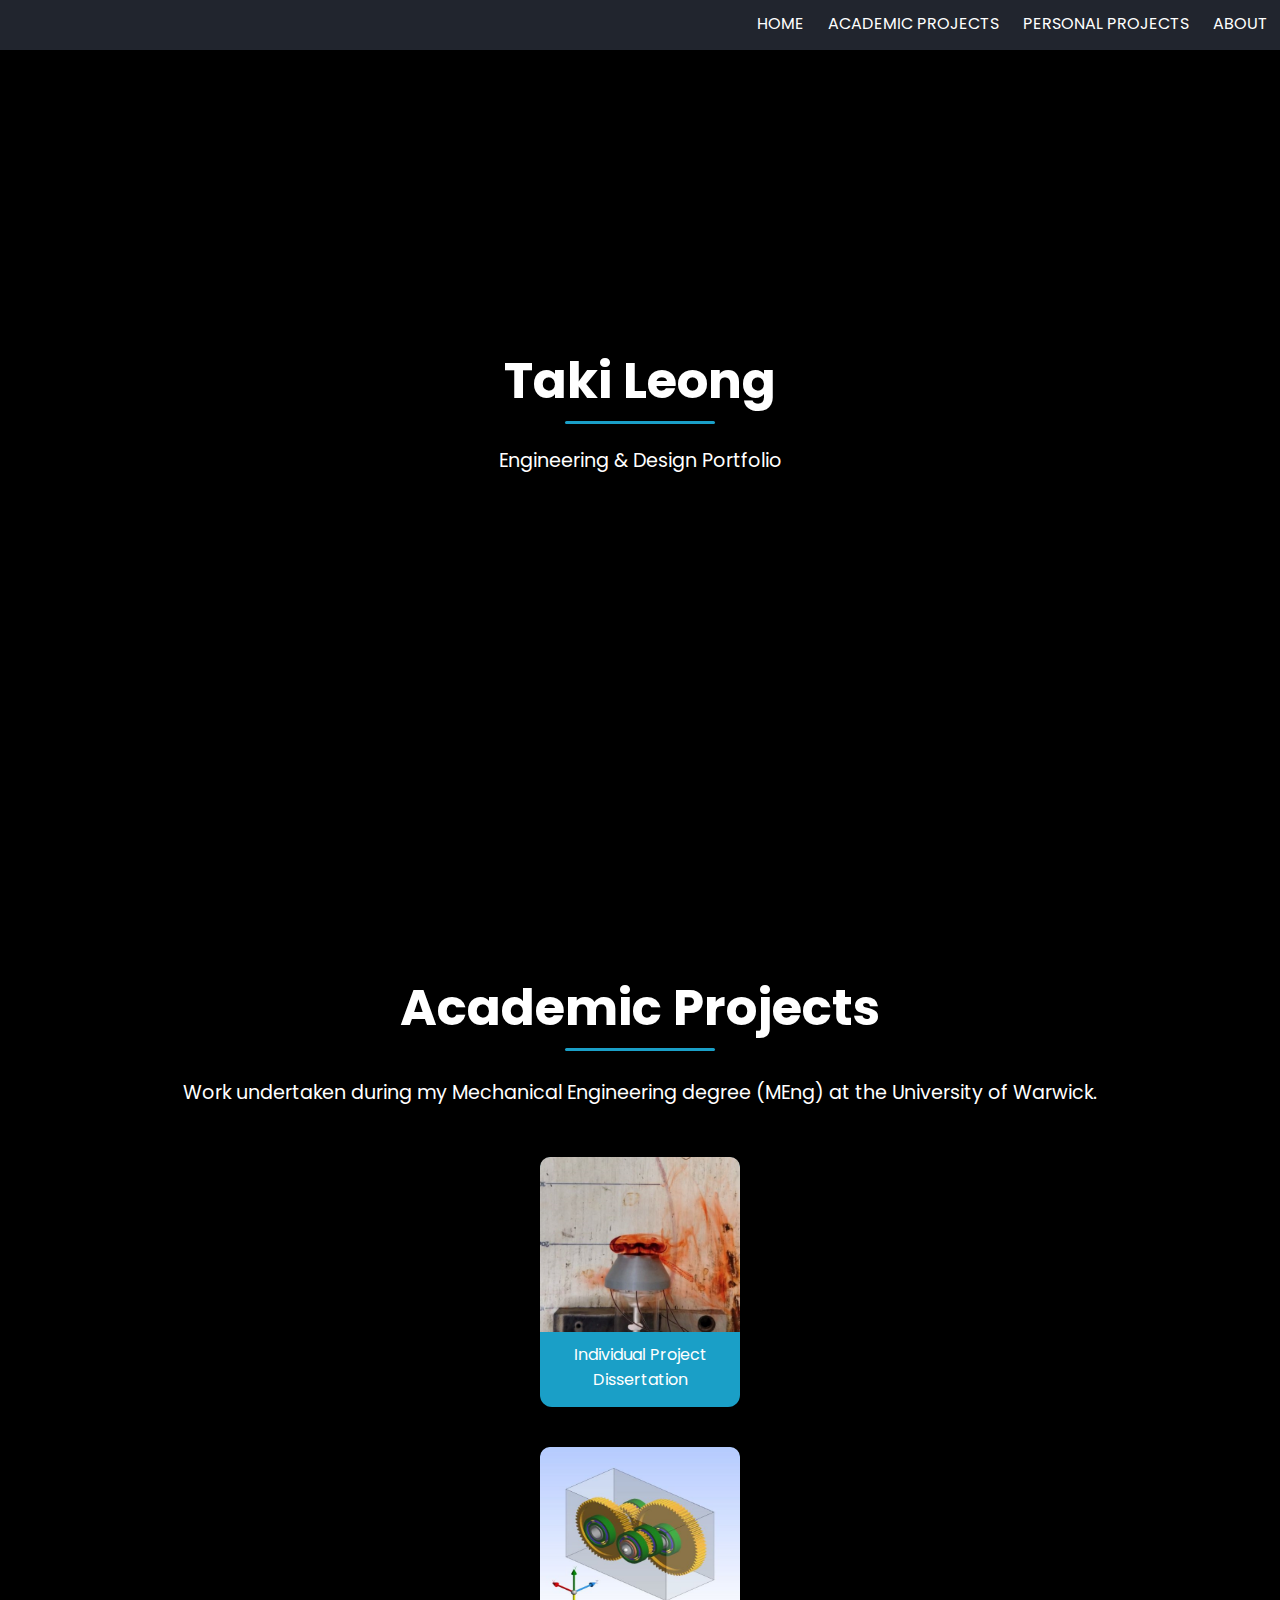
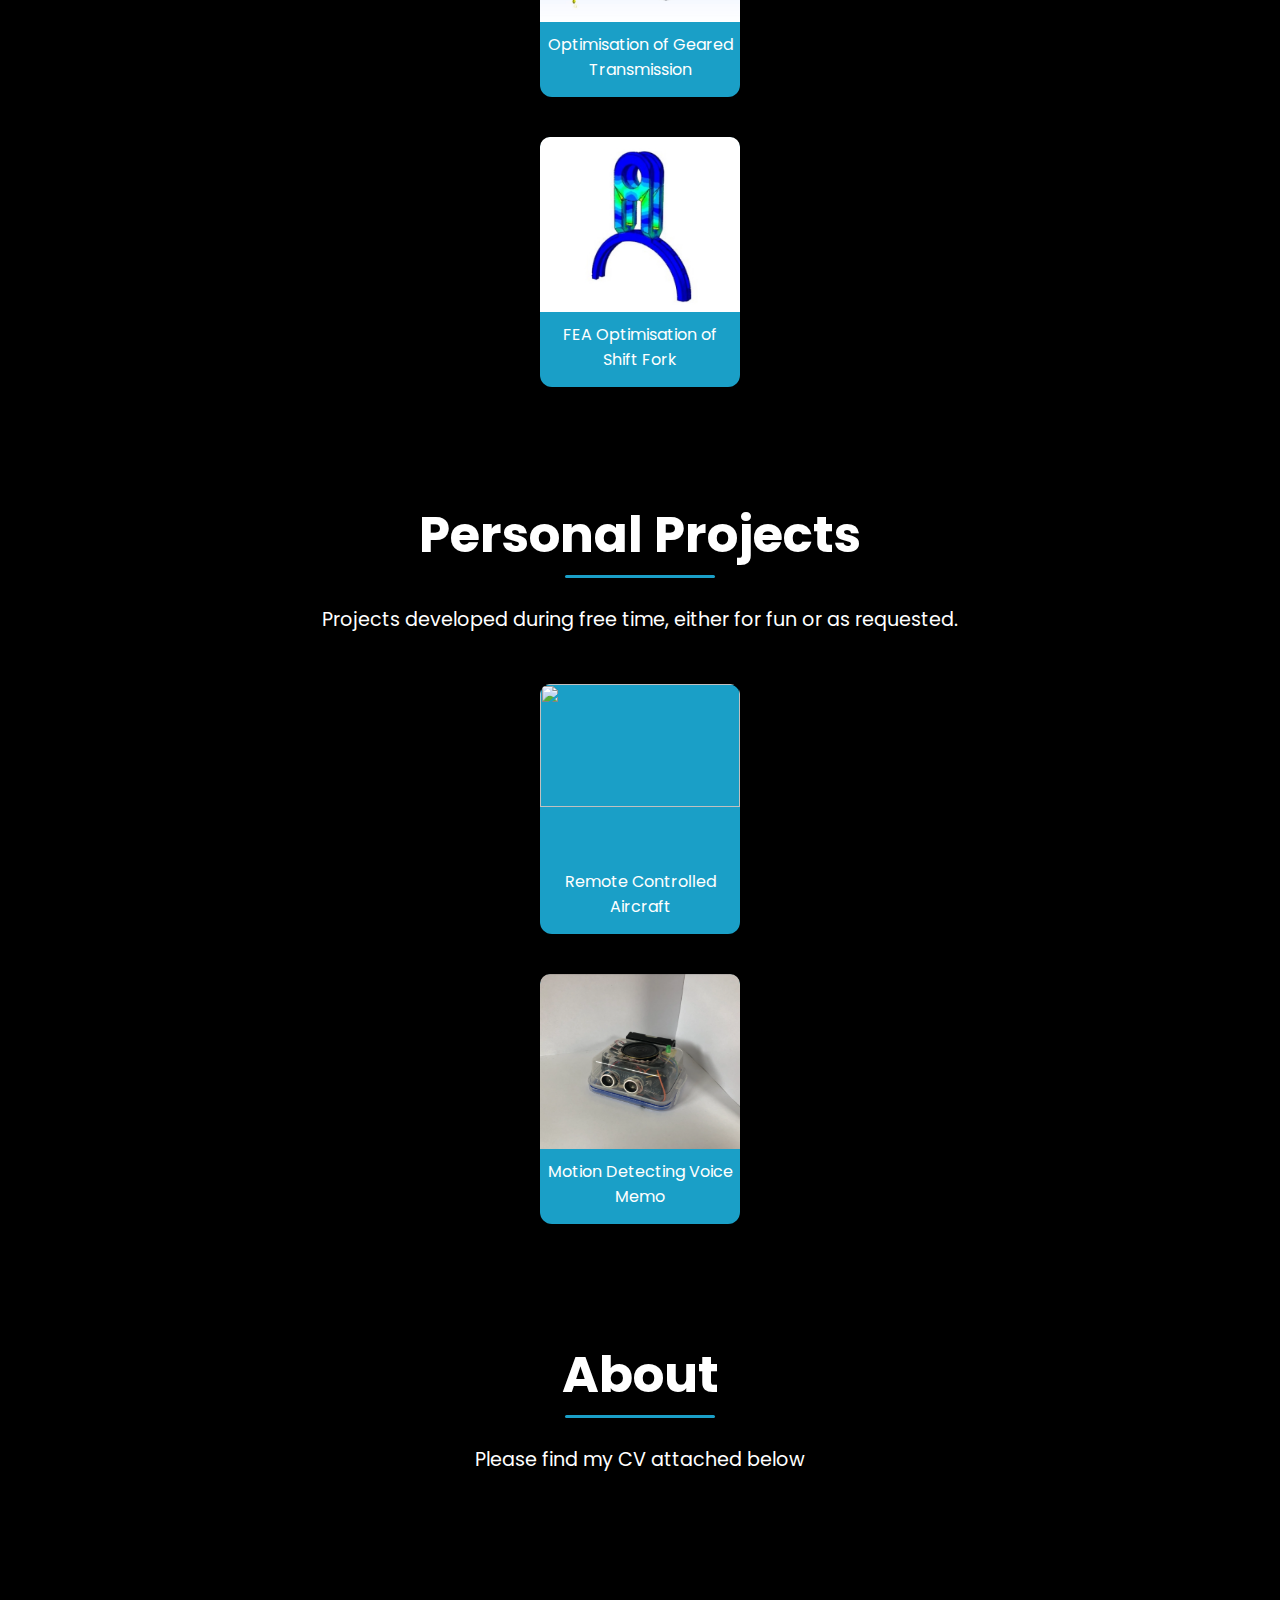
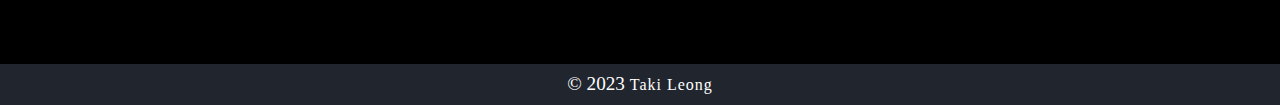
==== commit e7d98087: "Fix Domain Name" ====
--- a/index.html
+++ b/index.html
@@ -116,8 +116,8 @@
 		  </div>
 
 </div></main>
-	  <footer class="copyright">© 2020
-		  <a href="http://taki.lol/#home"> Joseph Murphy</a>
+	  <footer class="copyright">© 2023
+		  <a href="http://taki.lol/#home"> Taki Leong</a>
      </footer>
 
   </div>
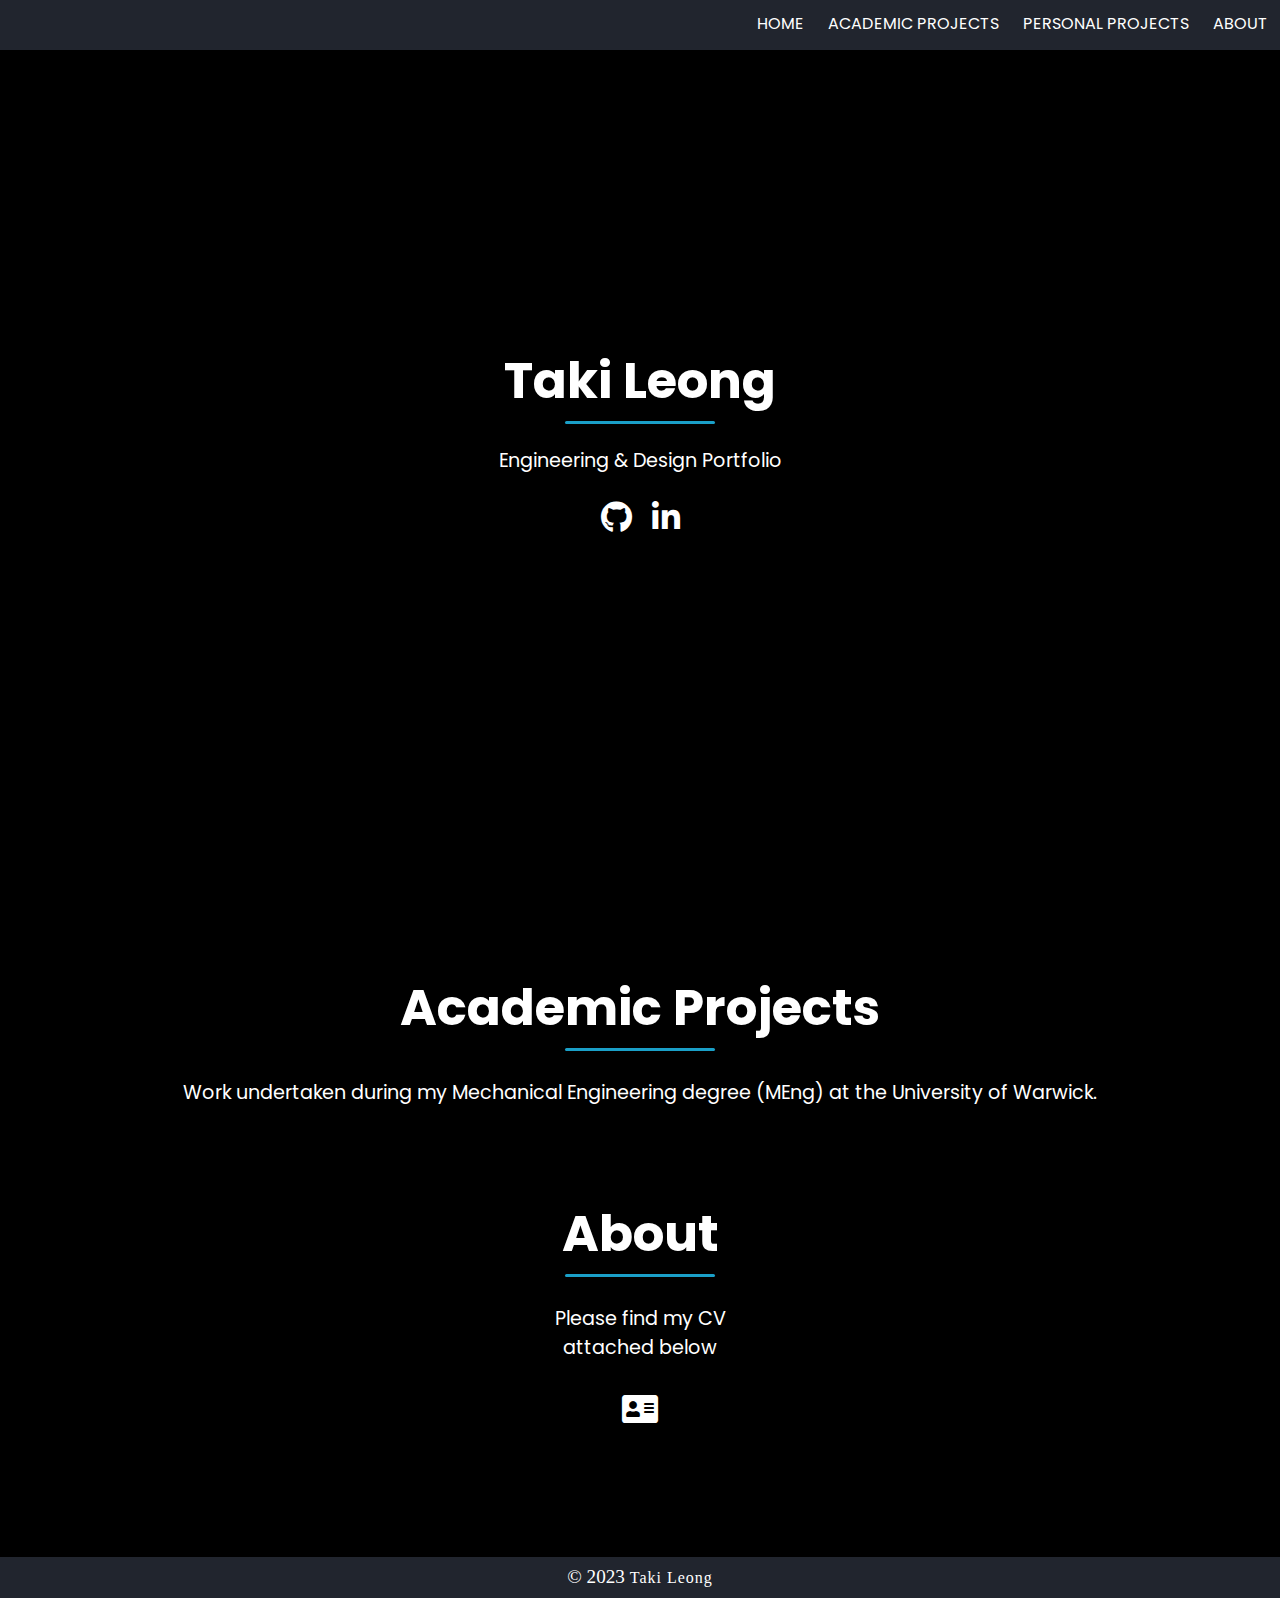
==== commit 355a8b6b: "Update index.html" ====
--- a/index.html
+++ b/index.html
@@ -6,6 +6,7 @@
 	<title>Takumi Murphy | Portfolio</title>
 	<link href="./resources/style.css" rel="stylesheet" type="text/css">
 	<link rel="stylesheet" href="./resources/all.css">
+	<link rel="stylesheet" href="https://use.fontawesome.com/releases/v5.13.0/css/all.css">
 	<link rel="icon" href="https://upload.wikimedia.org/wikipedia/commons/thumb/b/b2/Repl.it_logo.svg/220px-Repl.it_logo.png">
 	<script src="./resources/jquery.min.js">
 
@@ -51,8 +52,8 @@
 					<!--────social media links─────-->
 
 					<div class="social-media">
-			  <a href="https://github.com/JosephDMurphy?tab=repositories" target="_blank"><i class="fab fa-github"></i></a>
-			  <a href="https://www.linkedin.com/in/josephmurphy-/" target="_blank"><i class="fab fa-linkedin-in"></i></a>
+			  <a href="https://github.com/Takinator/" target="_blank"><i class="fab fa-github"></i></a>
+			  <a href="https://www.linkedin.com/in/takumileong/" target="_blank"><i class="fab fa-linkedin-in"></i></a>
 
 		    </div>
 
@@ -66,27 +67,28 @@
 		  <div class="work-box">
 		  <div class="work">
 		<!--───────────────card───────────────-->
+		<!--
 			<div class="card">
 			    <img class="work-img" src="./resources/KRNvCjq.jpg">
-			    <a href="http://taki.lol/Academic%20Projects/TechnicalReport.pdf" target="_blank"> <!--Link to project-->
+			    <a href="http://taki.lol/" target="_blank">
 				<div class="work-content"> Individual Project Dissertation</div></a>
             </div>
 			<div class="card">
 			    <img class="work-img" src="./resources/AriRCGG.jpg">
-				<a href="http://taki.lol/Academic%20Projects/Gear%20transmission%20system%20design.pdf" target="_blank"> <!--Link to project-->
+				<a href="http://taki.lol/" target="_blank">
 				<div class="work-content">Optimisation of Geared Transmission</div></a>
             </div>
             <div class="card">
 			    <img class="work-img" src="./resources/nPpPvpf.jpg">
-				<a href="http://taki.lol/Academic%20Projects/Optimisation%20of%20a%20shift%20fork%20using%20FEA.pdf" target="_blank"> <!--Link to project-->
+				<a href="http://taki.lol/" target="_blank">
 				<div class="work-content">FEA Optimisation of Shift Fork</div></a>
             </div>
 		  </div>
 		  </div>
 	  </div>
-
+	-->
      <!--──────Personal Projects──────────-->
-     <div id="Pprojects">
+     <!--<div id="Pprojects">
      <h3> Personal Projects <hr></h3>
      <p> Projects developed during free time, either for fun or as requested.
      </p><div class="work-box">
@@ -103,14 +105,14 @@
             </div>
 
     </div>
-    </div>
+	</div>-->
 
 		<!--──────────────About────────────────-->
 	  <div id="About">
 		   <h3>About<hr></h3>
         <p>Please find my CV attached below</p>
 		    <div class="social-media">
-			  <a href="http://taki.lol/JosephMurphy_CV.pdf" target="_blank">
+			  <a href="http://taki.lol/" target="_blank">
         <i class="fa fa-address-card" aria-hidden="true"></i></a>
 		    </div>
 		  </div>
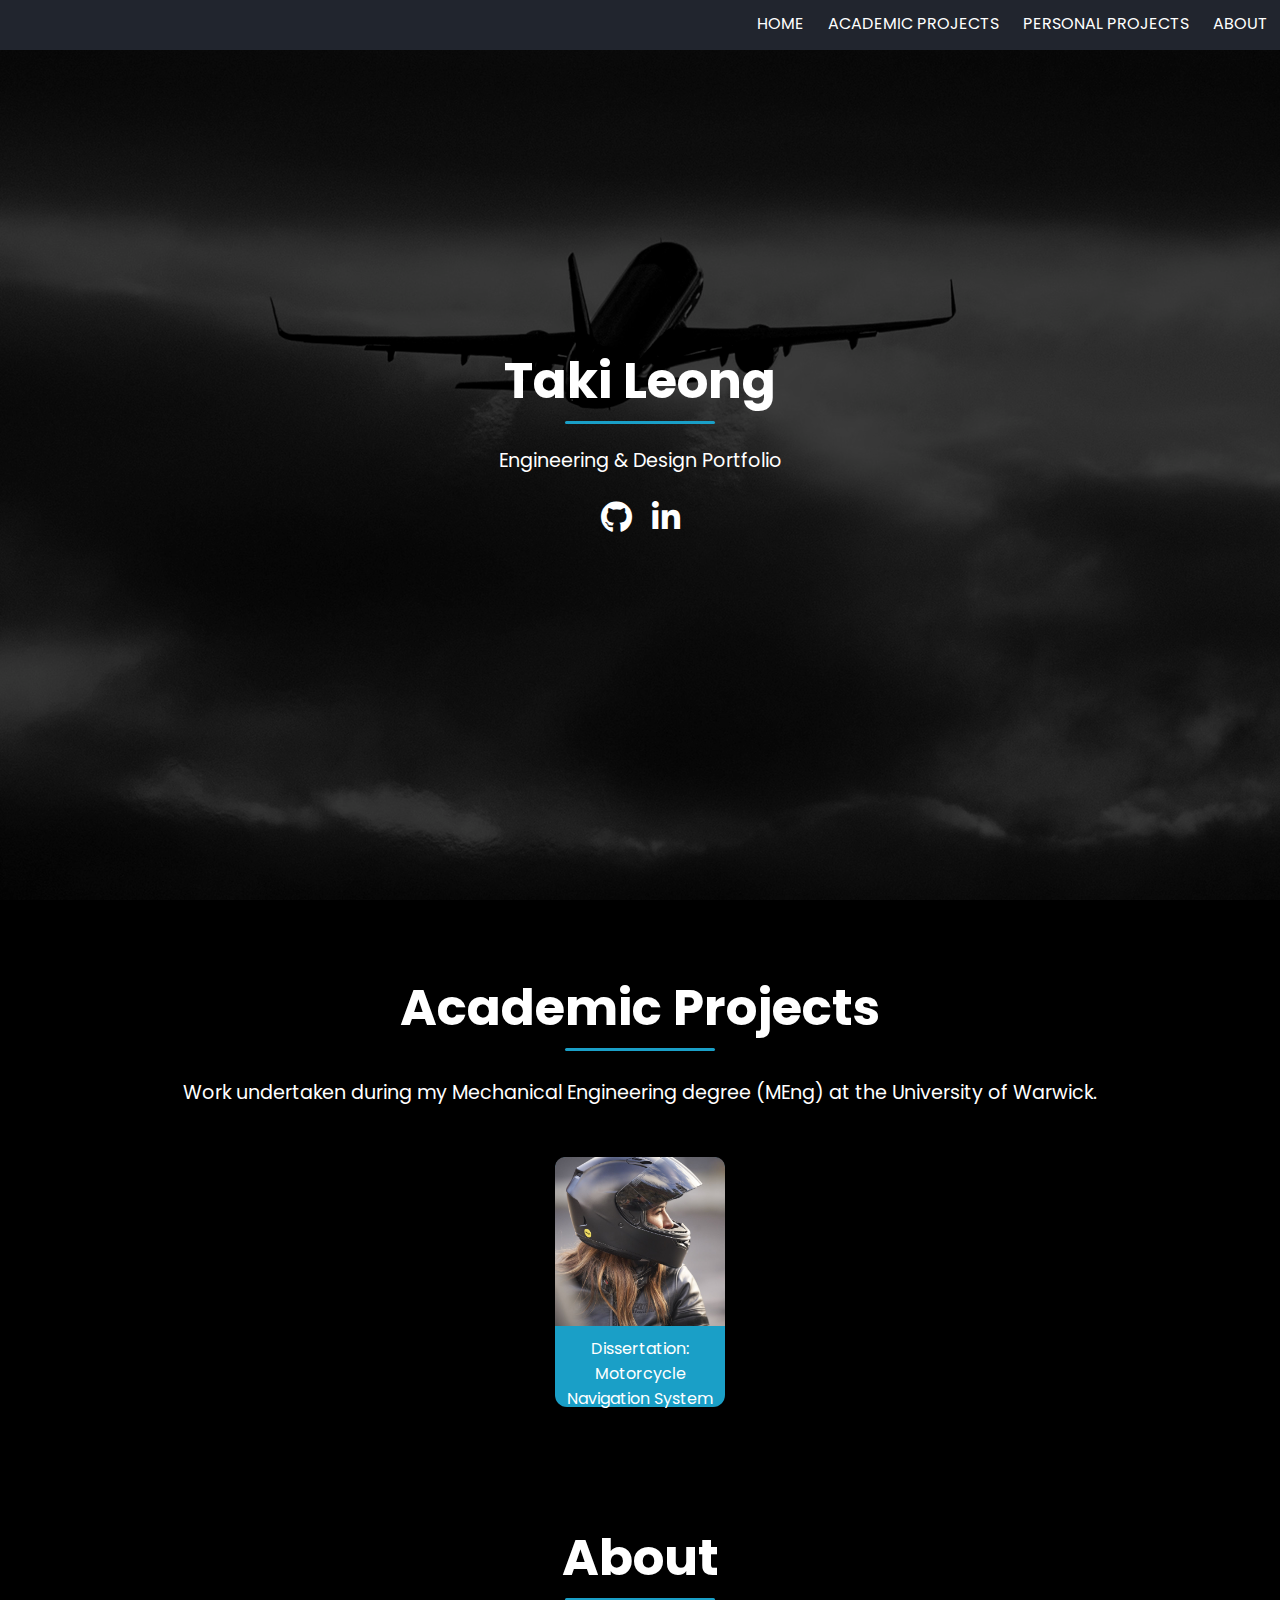
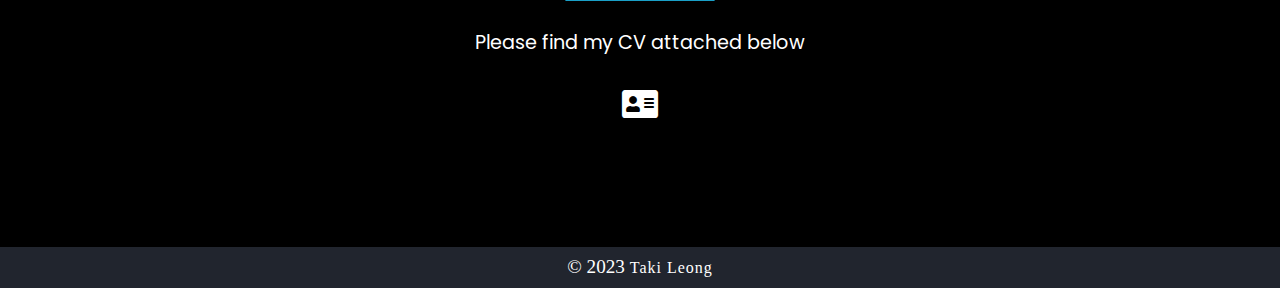
==== commit a8360c19: "Dissertation image" ====
--- a/index.html
+++ b/index.html
@@ -3,7 +3,7 @@
 <html><head><meta http-equiv="Content-Type" content="text/html; charset=UTF-8">
 
 	<meta name="viewport" content="width=device-width">
-	<title>Takumi Murphy | Portfolio</title>
+	<title>Taki Leong | Portfolio</title>
 	<link href="./resources/style.css" rel="stylesheet" type="text/css">
 	<link rel="stylesheet" href="./resources/all.css">
 	<link rel="stylesheet" href="https://use.fontawesome.com/releases/v5.13.0/css/all.css">
@@ -67,12 +67,15 @@
 		  <div class="work-box">
 		  <div class="work">
 		<!--───────────────card───────────────-->
-		<!--
 			<div class="card">
-			    <img class="work-img" src="./resources/KRNvCjq.jpg">
+			    <img class="work-img" src="./resources/Dissertation.jpg">
 			    <a href="http://taki.lol/" target="_blank">
-				<div class="work-content"> Individual Project Dissertation</div></a>
-            </div>
+						<div class="work-content">
+							Dissertation: Motorcycle Navigation System
+							</div>
+			</a>
+      </div>
+						<!--
 			<div class="card">
 			    <img class="work-img" src="./resources/AriRCGG.jpg">
 				<a href="http://taki.lol/" target="_blank">
@@ -85,8 +88,8 @@
             </div>
 		  </div>
 		  </div>
+		-->
 	  </div>
-	-->
      <!--──────Personal Projects──────────-->
      <!--<div id="Pprojects">
      <h3> Personal Projects <hr></h3>
--- a/resources/style.css
+++ b/resources/style.css
@@ -93,7 +93,7 @@
 }
 
 #home .filter{
-	background: url('https://imgur.com/Np89DY8.jpg') no-repeat;
+	background: url('background.png') no-repeat;
 	background-size: cover;
 	background-position:center;
     position: absolute;
